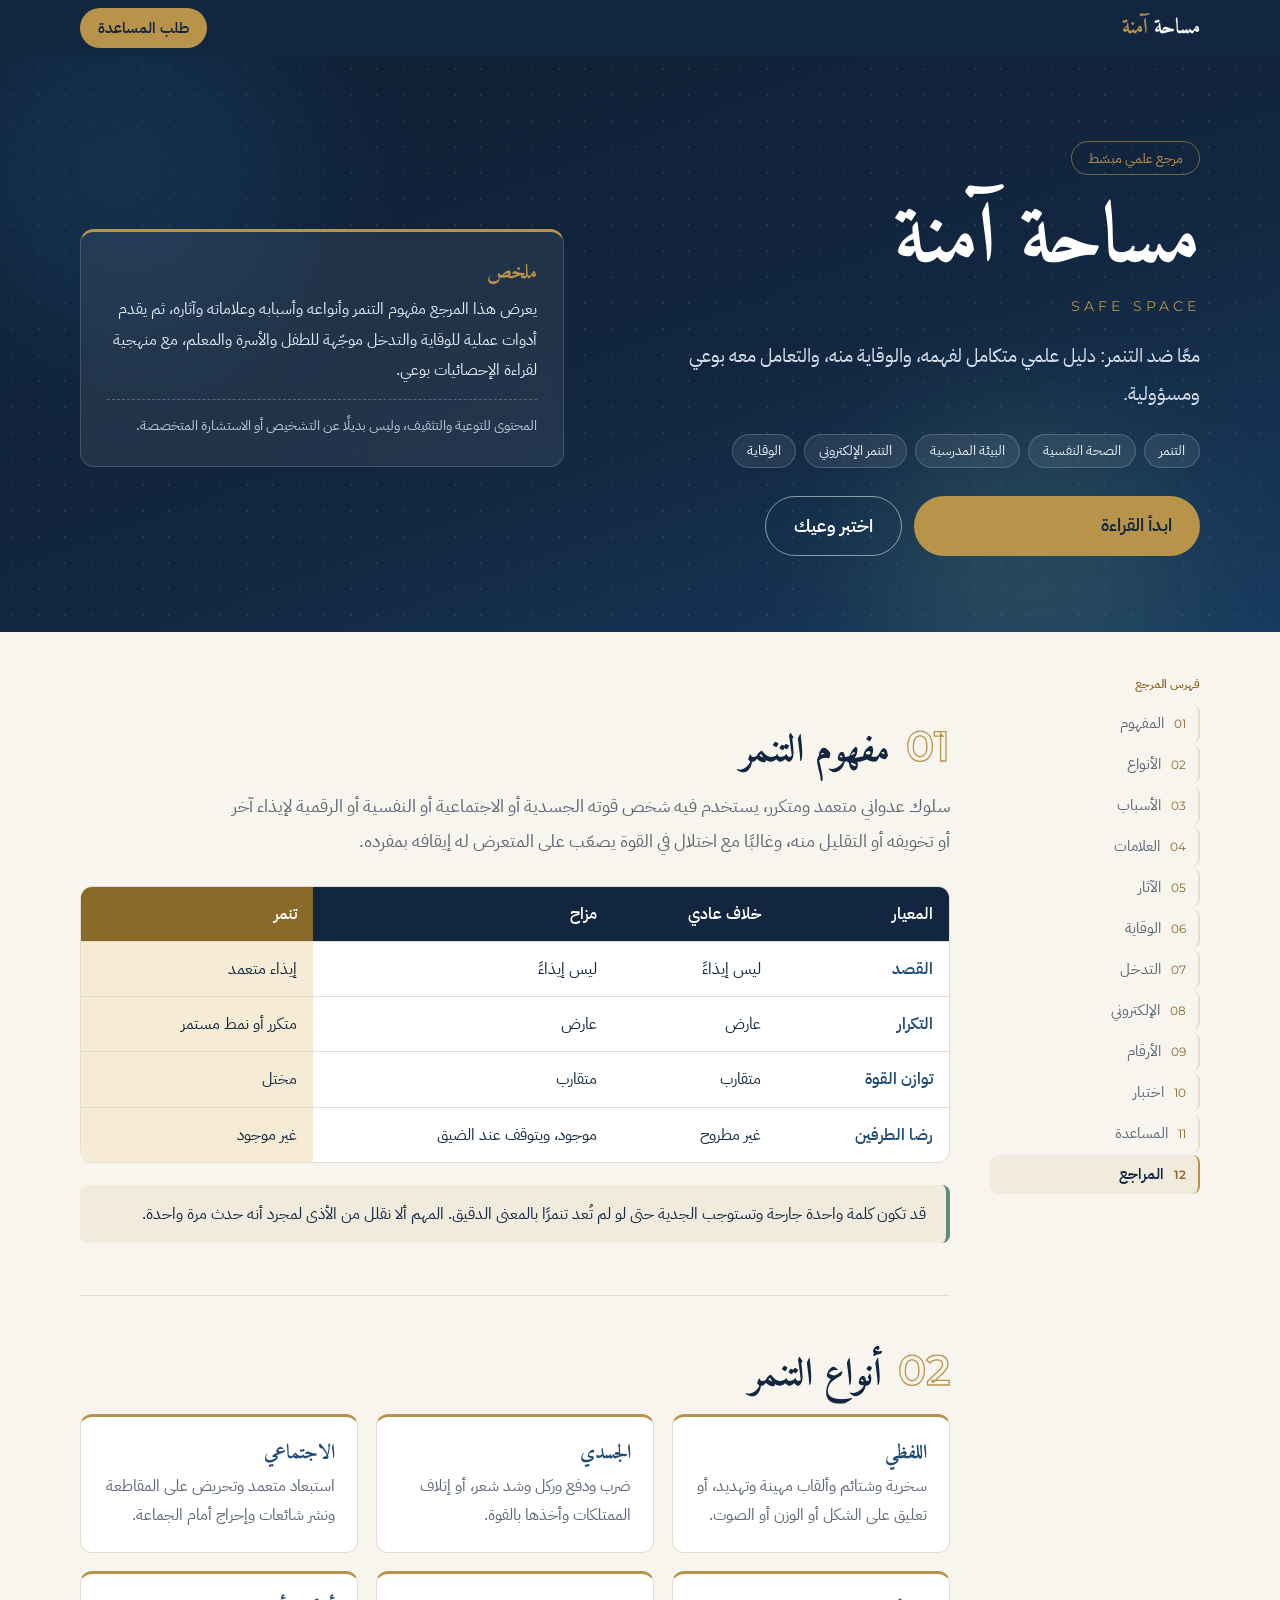
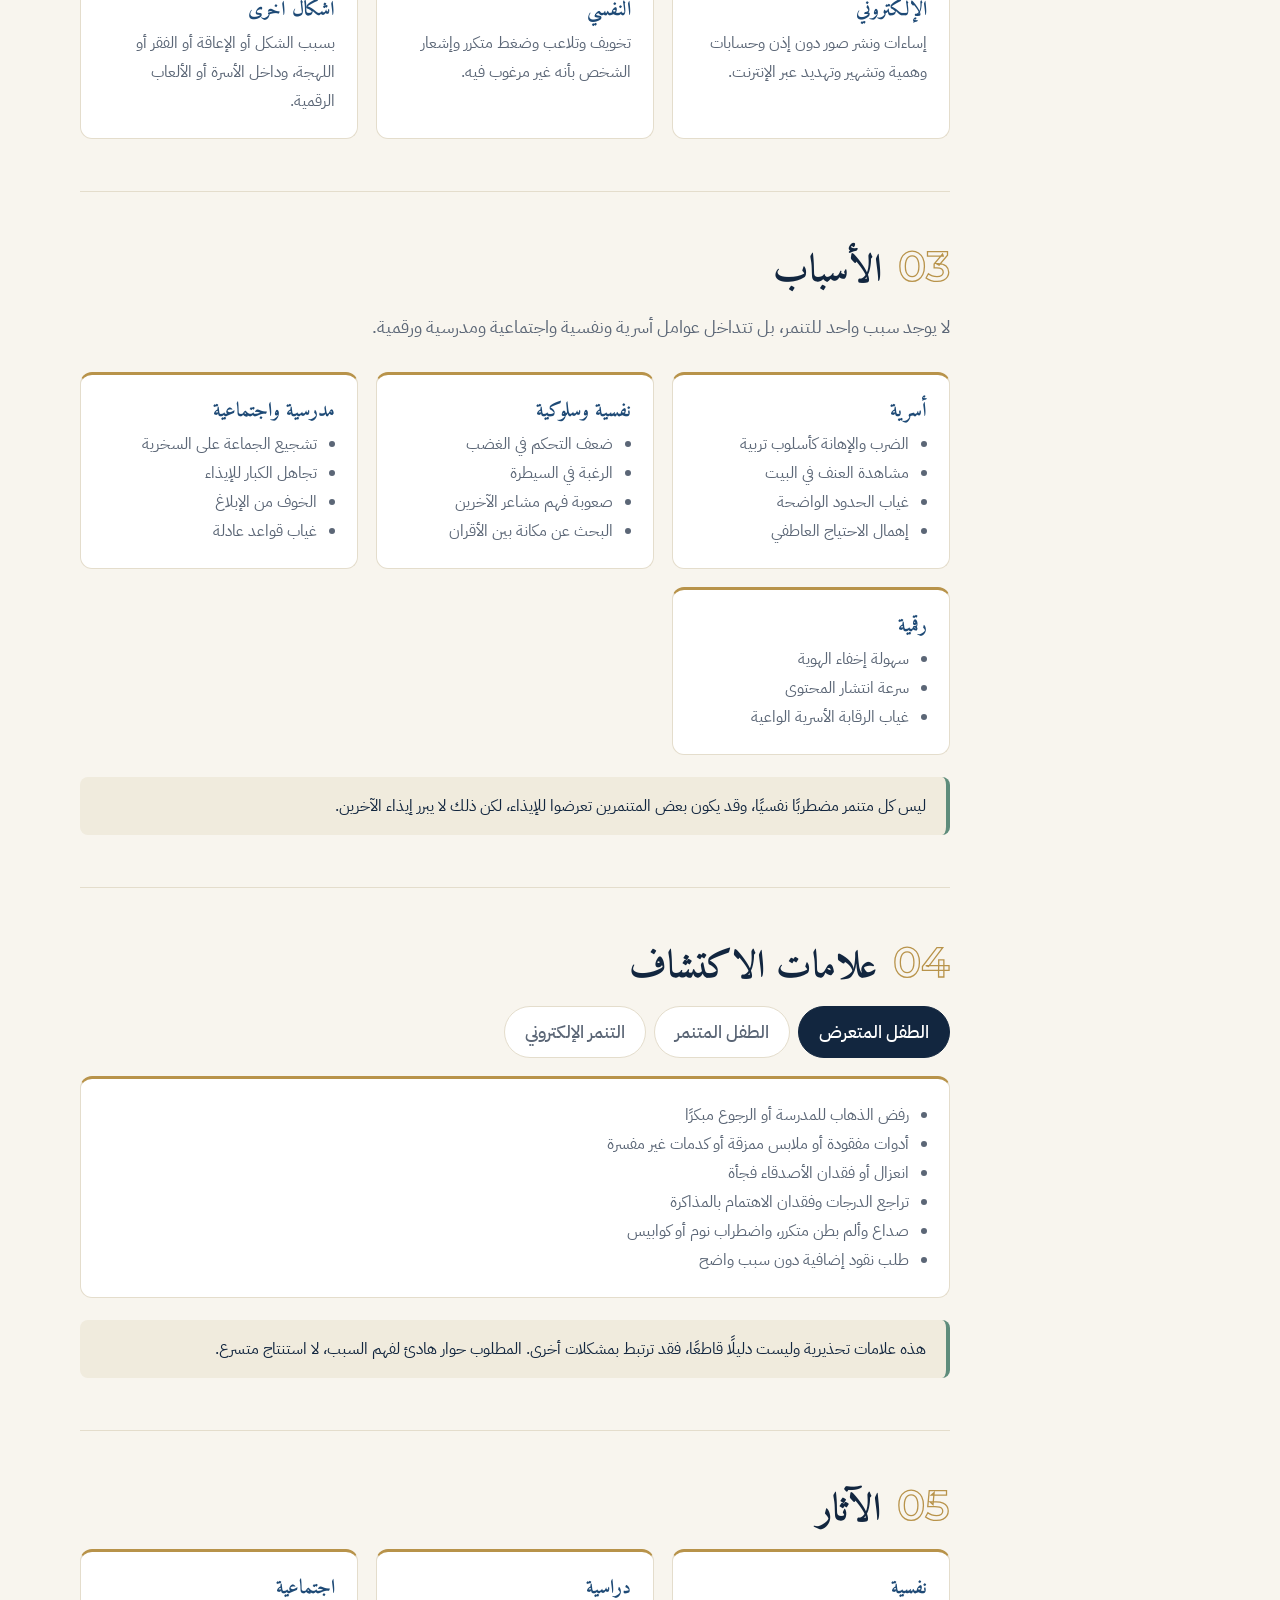
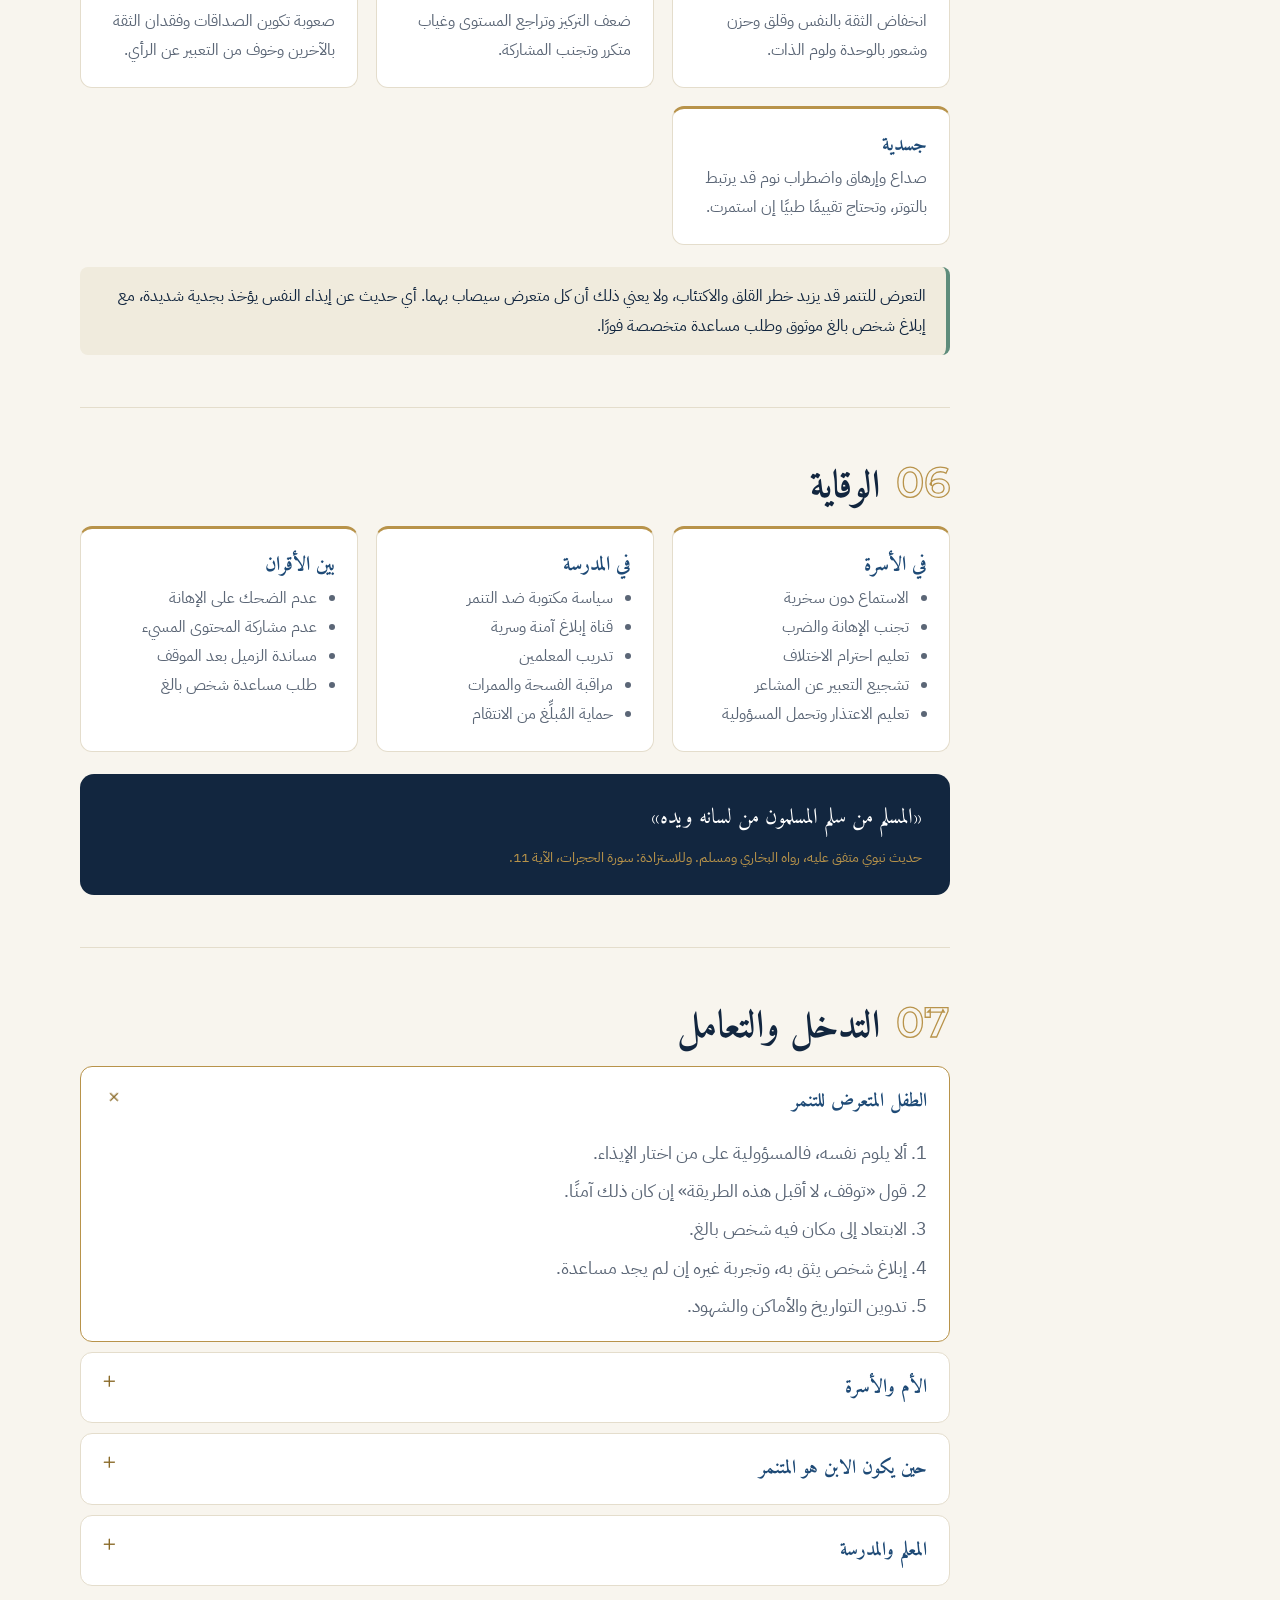
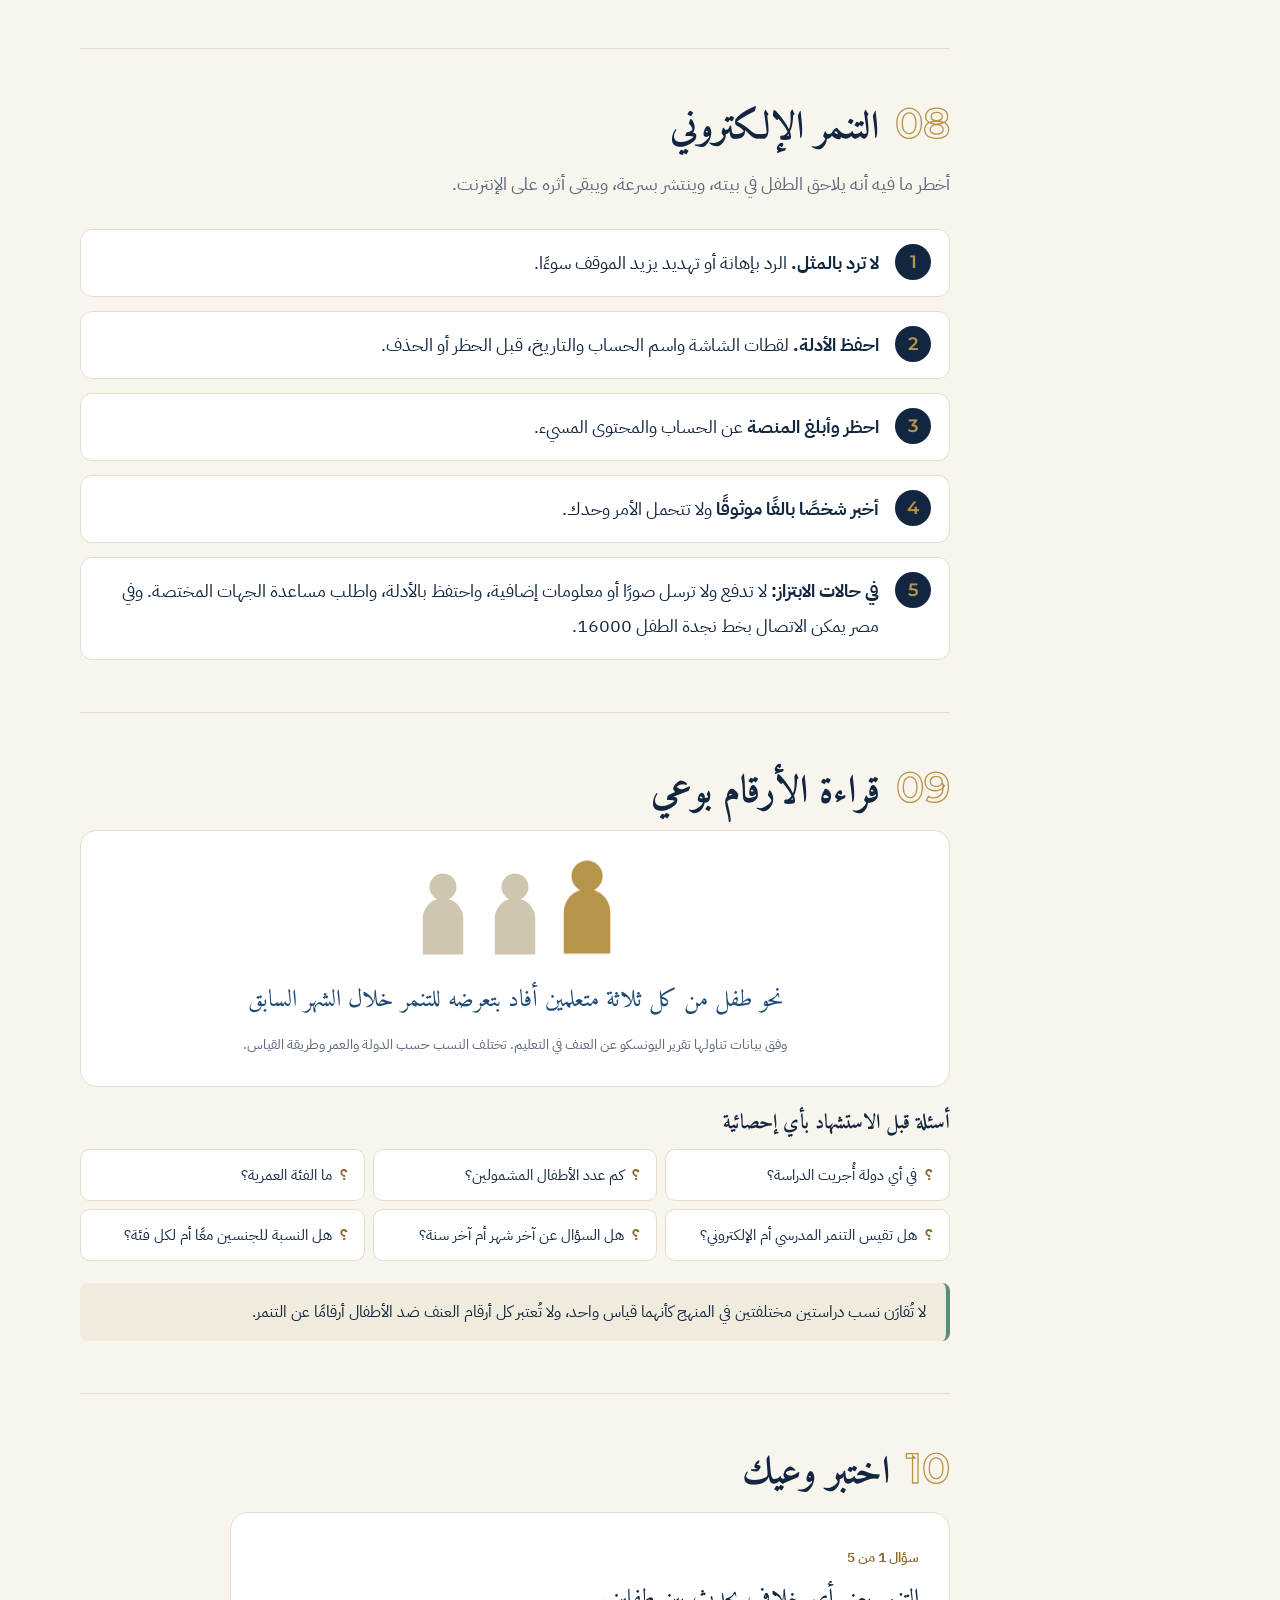
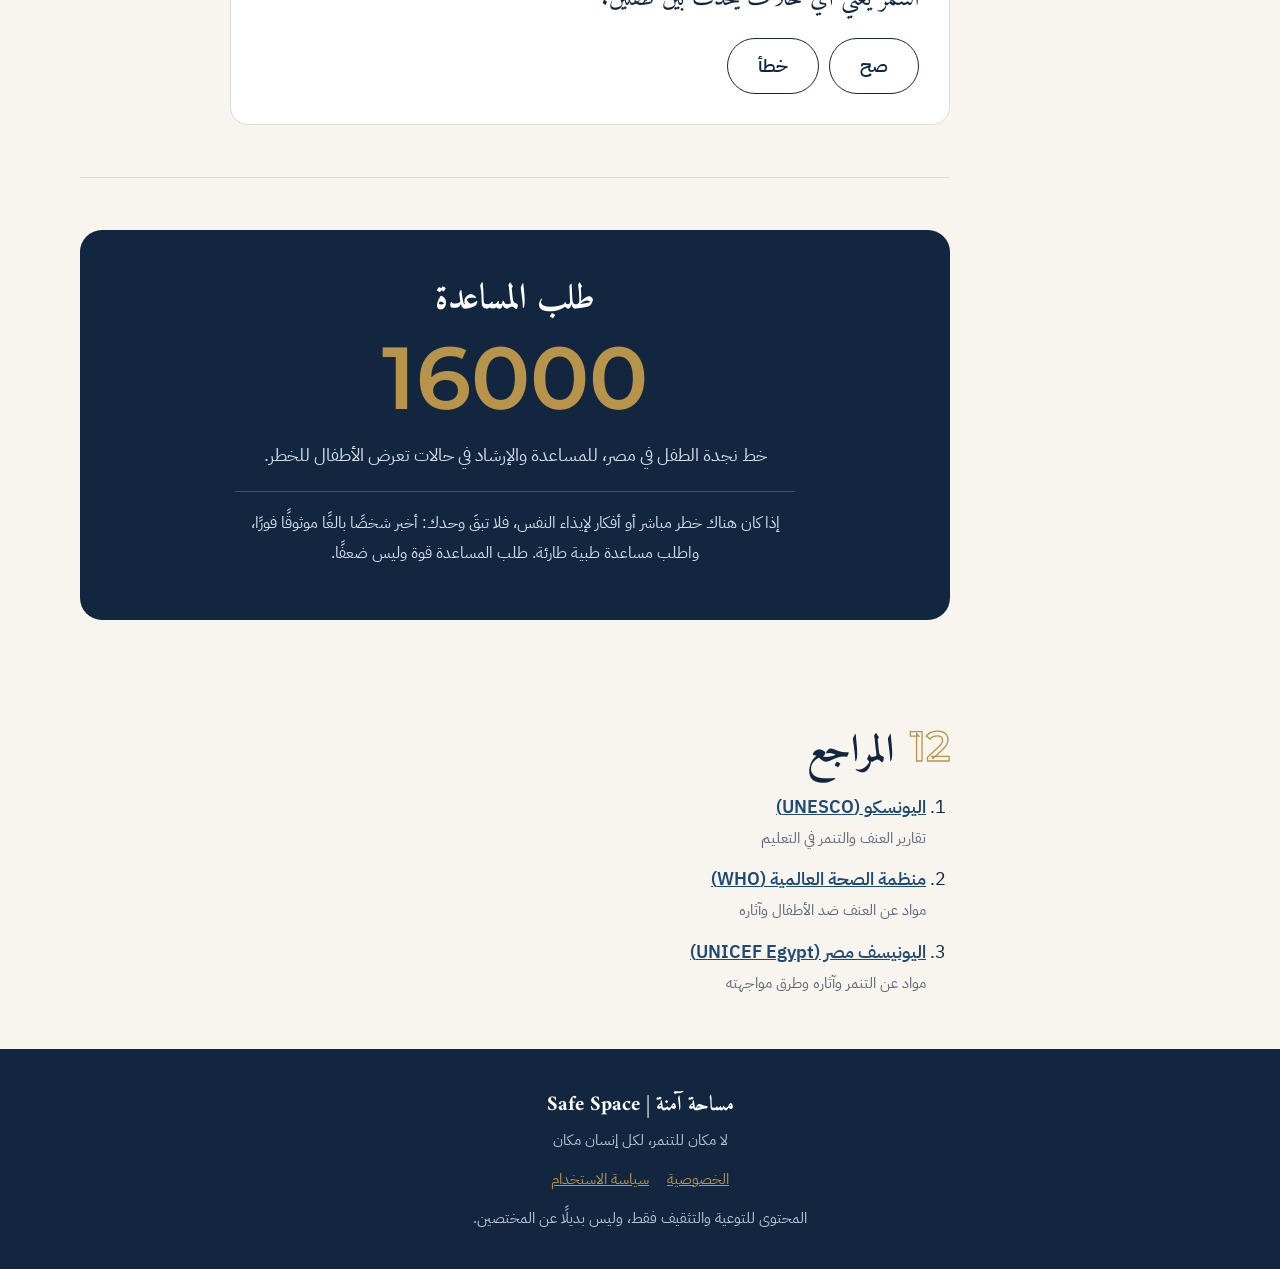
==== index.html @ 5e6edfa7 "Create index.html" ====
<!DOCTYPE html>
<html lang="ar" dir="rtl">
<head>
<meta charset="utf-8">
<meta name="viewport" content="width=device-width, initial-scale=1">
<title>مساحة آمنة | Safe Space — المرجع العلمي المتكامل عن التنمر</title>
<meta name="description" content="مرجع علمي مبسّط لفهم التنمر والوقاية منه والتعامل معه، للأطفال والأسر والمدارس.">
<link rel="preconnect" href="https://fonts.googleapis.com">
<link rel="preconnect" href="https://fonts.gstatic.com" crossorigin>
<link href="https://fonts.googleapis.com/css2?family=Amiri:wght@400;700&family=IBM+Plex+Sans+Arabic:wght@400;500;600&family=Montserrat:wght@500;600&display=swap" rel="stylesheet">
<style>
:root{--ink:#12263F;--blue:#1E4A76;--paper:#F8F5EE;--paper2:#F0EBDD;--gold:#B8934A;--gold-d:#8A6A28;--sage:#5E8C7B;--gray:#5B6676;--line:#E4DDCC;--ease:cubic-bezier(.2,.7,.2,1)}
*{box-sizing:border-box;margin:0;padding:0}
html{scroll-behavior:smooth;scroll-padding-top:120px}
body{font-family:'IBM Plex Sans Arabic',Tahoma,Arial,sans-serif;font-size:17.5px;line-height:1.95;color:var(--ink);background:var(--paper)}
h1,h2,h3{font-family:'Amiri','Times New Roman',serif;line-height:1.45}
a{color:inherit}
.wrap{max-width:1160px;margin:0 auto;padding:0 20px}
.en,.no{font-family:'Montserrat',Arial,sans-serif}

/* top */
#bar{position:fixed;top:0;right:0;height:3px;width:0;background:var(--gold);z-index:100}
header.top{position:sticky;top:0;z-index:60;background:var(--ink);color:#fff;height:56px;display:flex;align-items:center}
header.top .wrap{display:flex;justify-content:space-between;align-items:center;width:100%}
.brand{font-family:'Amiri',serif;font-weight:700;font-size:1.35rem;text-decoration:none}
.brand b{color:var(--gold)}
header.top a.hl{background:var(--gold);color:var(--ink);padding:6px 18px;border-radius:999px;font-weight:600;font-size:.92rem;text-decoration:none}

/* hero */
.hero{position:relative;overflow:hidden;background:linear-gradient(160deg,#0E1F33,var(--ink) 55%,#173A5E);color:#fff;padding:84px 0 76px}
.hero::before{content:"";position:absolute;inset:0;background-image:radial-gradient(rgba(255,255,255,.07) 1px,transparent 1px);background-size:26px 26px}
.orb{position:absolute;border-radius:50%;filter:blur(70px);opacity:.35;animation:drift 20s ease-in-out infinite alternate}
.o1{width:360px;height:360px;background:var(--blue);top:-80px;left:-60px}
.o2{width:300px;height:300px;background:var(--sage);bottom:-90px;right:8%;animation-delay:-8s;opacity:.25}
@keyframes drift{to{transform:translate(50px,38px) scale(1.12)}}
.hero .wrap{position:relative;display:grid;gap:44px;grid-template-columns:1.1fr .9fr;align-items:center}
.eyebrow{display:inline-block;color:var(--gold);border:1px solid rgba(184,147,74,.6);padding:2px 16px;border-radius:999px;font-size:.9rem;margin-bottom:18px}
.hero h1{font-size:clamp(3rem,9vw,5.2rem);font-weight:700;line-height:1.15}
.hero .en{letter-spacing:.3em;color:var(--gold);font-size:.85rem;direction:ltr;text-align:right;margin:4px 0 18px}
.hero p.sub{font-size:1.2rem;color:#d4deea;max-width:540px}
.chips{display:flex;flex-wrap:wrap;gap:8px;margin:22px 0 28px}
.chips span{background:rgba(255,255,255,.08);border:1px solid rgba(255,255,255,.18);padding:2px 14px;border-radius:999px;font-size:.88rem;color:#e6edf5}
.btns{display:flex;gap:12px;flex-wrap:wrap}
.btn{padding:12px 28px;border-radius:999px;text-decoration:none;font-weight:600;transition:transform .3s var(--ease),background .3s}
.btn:hover{transform:translateY(-3px)}
.btn.g{background:var(--gold);color:var(--ink)}
.btn.o{border:1.5px solid rgba(255,255,255,.5);color:#fff}
.abs{background:rgba(255,255,255,.07);border:1px solid rgba(255,255,255,.16);border-top:3px solid var(--gold);border-radius:14px;padding:26px;backdrop-filter:blur(6px)}
.abs h3{color:var(--gold);font-size:1.3rem;margin-bottom:6px}
.abs p{font-size:1rem;line-height:1.9;color:#e1e9f2}
.abs .mt{margin-top:14px;padding-top:12px;border-top:1px dashed rgba(255,255,255,.25);font-size:.9rem;color:#b9c7d8}

/* layout */
.layout{display:grid;gap:40px;grid-template-columns:210px 1fr;padding-top:40px}
.toc{position:sticky;top:76px;align-self:start;display:flex;flex-direction:column;gap:2px;font-size:.93rem}
.toc small{color:var(--gold-d);font-weight:600;margin-bottom:6px}
.toc a{display:flex;gap:10px;padding:5px 12px;border-radius:8px;text-decoration:none;color:var(--gray);border-inline-start:2px solid var(--line);transition:.25s}
.toc a i{font-style:normal;font-family:'Montserrat',sans-serif;font-size:.75rem;padding-top:3px;color:var(--gold-d)}
.toc a.on{color:var(--ink);background:var(--paper2);border-color:var(--gold);font-weight:600}
@media(max-width:1000px){
 .layout{grid-template-columns:1fr;gap:0;padding-top:0}
 .toc{position:sticky;top:56px;z-index:50;flex-direction:row;overflow-x:auto;background:var(--paper);padding:8px 0;border-bottom:1px solid var(--line);margin:0 -20px;padding-inline:20px;scrollbar-width:none}
 .toc small{display:none}.toc a{white-space:nowrap;border:0;background:var(--paper2)}
 .hero .wrap{grid-template-columns:1fr}
}

/* sections */
section{padding:52px 0;border-bottom:1px solid var(--line)}
section:last-child{border:0}
.sh{display:flex;align-items:baseline;gap:16px;margin-bottom:10px}
.no{font-size:2.6rem;font-weight:600;color:transparent;-webkit-text-stroke:1.3px var(--gold);line-height:1}
.sh h2{font-size:clamp(1.8rem,5vw,2.4rem)}
.lead{color:var(--gray);max-width:720px;margin:6px 0 28px}
.g{display:grid;gap:18px;grid-template-columns:repeat(auto-fit,minmax(230px,1fr))}
.card{background:#fff;border:1px solid var(--line);border-top:3px solid var(--gold);border-radius:12px;padding:22px;transition:transform .4s var(--ease),box-shadow .4s}
.card:hover{transform:translateY(-6px);box-shadow:0 18px 34px -18px rgba(18,38,63,.35)}
.card h3{font-size:1.25rem;margin-bottom:4px;color:var(--blue)}
.card p,.card li{font-size:.98rem;color:var(--gray);line-height:1.85}
.card ul{padding-inline-start:18px}
.note{margin-top:22px;padding:14px 20px;background:var(--paper2);border-inline-start:4px solid var(--sage);border-radius:8px;font-size:.97rem}
.tw{overflow-x:auto;border:1px solid var(--line);border-radius:12px;background:#fff}
table{width:100%;border-collapse:collapse;min-width:560px;font-size:.97rem}
th{background:var(--ink);color:#fff;font-weight:600;padding:12px 16px;text-align:start}
td{padding:12px 16px;border-top:1px solid var(--line)}
td:first-child{font-weight:600;color:var(--blue)}
td.hi,th.hi{background:#f6ecd5}th.hi{background:var(--gold-d);color:#fff}

/* tabs */
.tabs{display:flex;gap:8px;flex-wrap:wrap;margin-bottom:18px}
.tabs button{font:inherit;font-weight:500;padding:8px 20px;border-radius:999px;border:1px solid var(--line);background:#fff;color:var(--gray);cursor:pointer;transition:.3s}
.tabs button.on{background:var(--ink);color:#fff;border-color:var(--ink)}
.pn{display:none;animation:fade .6s var(--ease)}
.pn.on{display:block}
@keyframes fade{from{opacity:0;transform:translateY(12px)}}
.pn .card{border-top-width:3px}

/* accordion */
details{background:#fff;border:1px solid var(--line);border-radius:12px;margin-bottom:10px;overflow:hidden}
summary{cursor:pointer;padding:16px 22px;font-family:'Amiri',serif;font-weight:700;font-size:1.2rem;color:var(--blue);list-style:none;display:flex;justify-content:space-between}
summary::after{content:"+";color:var(--gold-d);font-size:1.5rem;line-height:1;transition:transform .3s}
details[open] summary::after{transform:rotate(45deg)}
details[open]{border-color:var(--gold)}
details ol,details ul{padding:0 42px 18px 22px;color:var(--gray);display:grid;gap:4px}

/* steps */
.steps{list-style:none;counter-reset:s;display:grid;gap:14px;position:relative}
.steps li{counter-increment:s;background:#fff;border:1px solid var(--line);border-radius:12px;padding:16px 20px 16px 20px;padding-inline-start:70px;position:relative}
.steps li::before{content:counter(s);position:absolute;inset-inline-start:18px;top:14px;width:36px;height:36px;border-radius:50%;background:var(--ink);color:var(--gold);display:grid;place-items:center;font-family:'Montserrat',sans-serif;font-weight:600}

/* stats */
.third{display:flex;gap:18px;justify-content:center;margin:10px 0 18px}
.pp{width:54px;height:90px;fill:#cfc6b0;transition:fill .8s,transform .8s var(--ease)}
.in .pp:first-child{fill:var(--gold);transform:scale(1.15) translateY(-6px);transition-delay:.5s}
.bigq{text-align:center;font-family:'Amiri',serif;font-size:1.5rem;color:var(--blue)}
.stat{background:#fff;border:1px solid var(--line);border-radius:16px;padding:28px;margin-bottom:22px}
.stat .src{text-align:center;color:var(--gray);font-size:.9rem;margin-top:6px}
.qs{list-style:none;display:grid;gap:8px;grid-template-columns:repeat(auto-fit,minmax(250px,1fr))}
.qs li{background:#fff;border:1px solid var(--line);border-radius:10px;padding:10px 16px;font-size:.96rem}
.qs li::before{content:"؟";color:var(--gold-d);font-weight:700;margin-inline-end:8px}

/* quote */
blockquote{margin-top:22px;background:var(--ink);color:#fff;border-radius:14px;padding:24px 28px;font-family:'Amiri',serif;font-size:1.35rem;line-height:1.9}
blockquote small{display:block;font-family:'IBM Plex Sans Arabic',sans-serif;font-size:.85rem;color:var(--gold);margin-top:6px}

/* quiz */
.quiz{background:#fff;border:1px solid var(--line);border-radius:18px;padding:30px;max-width:720px}
.quiz .pr{color:var(--gold-d);font-weight:600;font-size:.9rem}
.quiz .q{font-family:'Amiri',serif;font-size:1.5rem;margin:8px 0 18px;line-height:1.7}
.quiz .ans{display:flex;gap:10px}
.quiz button{font:inherit;font-weight:600;padding:10px 30px;border-radius:999px;border:1.5px solid var(--ink);background:#fff;color:var(--ink);cursor:pointer;transition:.25s}
.quiz button:hover{background:var(--ink);color:#fff}
.quiz .fb{margin-top:16px;padding:12px 16px;border-radius:10px;background:var(--paper2);animation:fade .5s}
.quiz .fb.ok{border-inline-start:4px solid var(--sage)}
.quiz .fb.no{border-inline-start:4px solid var(--gold)}
.quiz .nx{margin-top:14px;background:var(--ink);color:#fff}

/* help */
.help{background:var(--ink);color:#fff;border-radius:22px;padding:44px 28px;text-align:center;margin:52px 0}
.help h2{font-size:2.2rem}
.help .n{font-family:'Montserrat',sans-serif;font-size:clamp(3.4rem,12vw,5.5rem);font-weight:600;color:var(--gold);line-height:1.2;animation:pulse 3.2s ease-in-out infinite}
@keyframes pulse{50%{text-shadow:0 0 28px rgba(184,147,74,.55)}}
.help p{max-width:560px;margin:8px auto;color:#d4deea}
.help .u{margin-top:18px;padding-top:16px;border-top:1px solid rgba(255,255,255,.2);font-size:.97rem}

/* refs */
ol.refs{padding-inline-start:24px;display:grid;gap:10px}
ol.refs a{color:var(--blue);font-weight:600}
ol.refs small{display:block;color:var(--gray)}
footer{background:var(--ink);color:#b9c7d8;text-align:center;padding:36px 0;font-size:.93rem}
footer b{color:#fff;font-family:'Amiri',serif;font-size:1.3rem;display:block}
footer .l{margin:10px 0;display:flex;gap:18px;justify-content:center}
footer .l a{color:var(--gold)}

/* reveal */
.rv{opacity:0;transform:translateY(26px);transition:opacity .9s var(--ease),transform .9s var(--ease)}
.rv.in{opacity:1;transform:none}
.g>.rv:nth-child(2){transition-delay:.1s}.g>.rv:nth-child(3){transition-delay:.2s}.g>.rv:nth-child(4){transition-delay:.3s}.g>.rv:nth-child(5){transition-delay:.4s}.g>.rv:nth-child(6){transition-delay:.5s}
@media(prefers-reduced-motion:reduce){*{animation:none!important;transition:none!important}.rv{opacity:1;transform:none}html{scroll-behavior:auto}}
</style>
</head>
<body>
<div id="bar"></div>
<svg width="0" height="0" style="position:absolute" aria-hidden="true"><symbol id="p" viewBox="0 0 24 40"><circle cx="12" cy="8" r="6"/><path d="M3 38V22a9 9 0 0 1 18 0v16z"/></symbol></svg>

<header class="top"><div class="wrap"><a class="brand" href="#top">مساحة <b>آمنة</b></a><a class="hl" href="#s11">طلب المساعدة</a></div></header>

<div class="hero" id="top">
  <div class="orb o1"></div><div class="orb o2"></div>
  <div class="wrap">
    <div>
      <span class="eyebrow">مرجع علمي مبسّط</span>
      <h1>مساحة آمنة</h1>
      <div class="en">SAFE SPACE</div>
      <p class="sub">معًا ضد التنمر: دليل علمي متكامل لفهمه، والوقاية منه، والتعامل معه بوعي ومسؤولية.</p>
      <div class="chips"><span>التنمر</span><span>الصحة النفسية</span><span>البيئة المدرسية</span><span>التنمر الإلكتروني</span><span>الوقاية</span></div>
      <div class="btns"><a class="btn g" href="#s1">ابدأ القراءة</a><a class="btn o" href="#s10">اختبر وعيك</a></div>
    </div>
    <aside class="abs">
      <h3>ملخص</h3>
      <p>يعرض هذا المرجع مفهوم التنمر وأنواعه وأسبابه وعلاماته وآثاره، ثم يقدم أدوات عملية للوقاية والتدخل موجّهة للطفل والأسرة والمعلم، مع منهجية لقراءة الإحصائيات بوعي.</p>
      <p class="mt">المحتوى للتوعية والتثقيف، وليس بديلًا عن التشخيص أو الاستشارة المتخصصة.</p>
    </aside>
  </div>
</div>

<div class="wrap layout">
<nav class="toc" aria-label="فهرس المحتوى">
  <small>فهرس المرجع</small>
  <a href="#s1"><i>01</i>المفهوم</a><a href="#s2"><i>02</i>الأنواع</a><a href="#s3"><i>03</i>الأسباب</a><a href="#s4"><i>04</i>العلامات</a>
  <a href="#s5"><i>05</i>الآثار</a><a href="#s6"><i>06</i>الوقاية</a><a href="#s7"><i>07</i>التدخل</a><a href="#s8"><i>08</i>الإلكتروني</a>
  <a href="#s9"><i>09</i>الأرقام</a><a href="#s10"><i>10</i>اختبار</a><a href="#s11"><i>11</i>المساعدة</a><a href="#s12"><i>12</i>المراجع</a>
</nav>

<main>
<section id="s1">
  <div class="sh rv"><span class="no">01</span><h2>مفهوم التنمر</h2></div>
  <p class="lead rv">سلوك عدواني متعمد ومتكرر، يستخدم فيه شخص قوته الجسدية أو الاجتماعية أو النفسية أو الرقمية لإيذاء آخر أو تخويفه أو التقليل منه، وغالبًا مع اختلال في القوة يصعّب على المتعرض له إيقافه بمفرده.</p>
  <div class="tw rv"><table>
    <tr><th>المعيار</th><th>خلاف عادي</th><th>مزاح</th><th class="hi">تنمر</th></tr>
    <tr><td>القصد</td><td>ليس إيذاءً</td><td>ليس إيذاءً</td><td class="hi">إيذاء متعمد</td></tr>
    <tr><td>التكرار</td><td>عارض</td><td>عارض</td><td class="hi">متكرر أو نمط مستمر</td></tr>
    <tr><td>توازن القوة</td><td>متقارب</td><td>متقارب</td><td class="hi">مختل</td></tr>
    <tr><td>رضا الطرفين</td><td>غير مطروح</td><td>موجود، ويتوقف عند الضيق</td><td class="hi">غير موجود</td></tr>
  </table></div>
  <p class="note rv">قد تكون كلمة واحدة جارحة وتستوجب الجدية حتى لو لم تُعد تنمرًا بالمعنى الدقيق. المهم ألا نقلل من الأذى لمجرد أنه حدث مرة واحدة.</p>
</section>

<section id="s2">
  <div class="sh rv"><span class="no">02</span><h2>أنواع التنمر</h2></div>
  <div class="g">
    <article class="card rv"><h3>اللفظي</h3><p>سخرية وشتائم وألقاب مهينة وتهديد، أو تعليق على الشكل أو الوزن أو الصوت.</p></article>
    <article class="card rv"><h3>الجسدي</h3><p>ضرب ودفع وركل وشد شعر، أو إتلاف الممتلكات وأخذها بالقوة.</p></article>
    <article class="card rv"><h3>الاجتماعي</h3><p>استبعاد متعمد وتحريض على المقاطعة ونشر شائعات وإحراج أمام الجماعة.</p></article>
    <article class="card rv"><h3>الإلكتروني</h3><p>إساءات ونشر صور دون إذن وحسابات وهمية وتشهير وتهديد عبر الإنترنت.</p></article>
    <article class="card rv"><h3>النفسي</h3><p>تخويف وتلاعب وضغط متكرر وإشعار الشخص بأنه غير مرغوب فيه.</p></article>
    <article class="card rv"><h3>أشكال أخرى</h3><p>بسبب الشكل أو الإعاقة أو الفقر أو اللهجة، وداخل الأسرة أو الألعاب الرقمية.</p></article>
  </div>
</section>

<section id="s3">
  <div class="sh rv"><span class="no">03</span><h2>الأسباب</h2></div>
  <p class="lead rv">لا يوجد سبب واحد للتنمر، بل تتداخل عوامل أسرية ونفسية واجتماعية ومدرسية ورقمية.</p>
  <div class="g">
    <article class="card rv"><h3>أسرية</h3><ul><li>الضرب والإهانة كأسلوب تربية</li><li>مشاهدة العنف في البيت</li><li>غياب الحدود الواضحة</li><li>إهمال الاحتياج العاطفي</li></ul></article>
    <article class="card rv"><h3>نفسية وسلوكية</h3><ul><li>ضعف التحكم في الغضب</li><li>الرغبة في السيطرة</li><li>صعوبة فهم مشاعر الآخرين</li><li>البحث عن مكانة بين الأقران</li></ul></article>
    <article class="card rv"><h3>مدرسية واجتماعية</h3><ul><li>تشجيع الجماعة على السخرية</li><li>تجاهل الكبار للإيذاء</li><li>الخوف من الإبلاغ</li><li>غياب قواعد عادلة</li></ul></article>
    <article class="card rv"><h3>رقمية</h3><ul><li>سهولة إخفاء الهوية</li><li>سرعة انتشار المحتوى</li><li>غياب الرقابة الأسرية الواعية</li></ul></article>
  </div>
  <p class="note rv">ليس كل متنمر مضطربًا نفسيًا، وقد يكون بعض المتنمرين تعرضوا للإيذاء، لكن ذلك لا يبرر إيذاء الآخرين.</p>
</section>

<section id="s4">
  <div class="sh rv"><span class="no">04</span><h2>علامات الاكتشاف</h2></div>
  <div class="tabs" data-tabs>
    <button class="on">الطفل المتعرض</button><button>الطفل المتنمر</button><button>التنمر الإلكتروني</button>
  </div>
  <div class="pn on card"><ul><li>رفض الذهاب للمدرسة أو الرجوع مبكرًا</li><li>أدوات مفقودة أو ملابس ممزقة أو كدمات غير مفسرة</li><li>انعزال أو فقدان الأصدقاء فجأة</li><li>تراجع الدرجات وفقدان الاهتمام بالمذاكرة</li><li>صداع وألم بطن متكرر، واضطراب نوم أو كوابيس</li><li>طلب نقود إضافية دون سبب واضح</li></ul></div>
  <div class="pn card"><ul><li>شجارات لفظية أو جسدية متكررة</li><li>تبرير الإيذاء ولوم الآخرين ورفض الاعتراف بالخطأ</li><li>استخدام التهديد والسخرية للسيطرة</li><li>عدوانية مع الإخوة أو الزملاء</li><li>اهتمام مبالغ فيه بالشعبية والسيطرة على المجموعة</li></ul></div>
  <div class="pn card"><ul><li>إغلاق الهاتف بسرعة عند اقتراب أحد</li><li>ضيق واضح بعد استخدام وسائل التواصل</li><li>الانسحاب من ألعاب ومجموعات كان يحبها</li><li>تغيير الحسابات أو إغلاقها فجأة</li><li>الخوف من فتح الرسائل والإشعارات</li></ul></div>
  <p class="note rv">هذه علامات تحذيرية وليست دليلًا قاطعًا، فقد ترتبط بمشكلات أخرى. المطلوب حوار هادئ لفهم السبب، لا استنتاج متسرع.</p>
</section>

<section id="s5">
  <div class="sh rv"><span class="no">05</span><h2>الآثار</h2></div>
  <div class="g">
    <article class="card rv"><h3>نفسية</h3><p>انخفاض الثقة بالنفس وقلق وحزن وشعور بالوحدة ولوم الذات.</p></article>
    <article class="card rv"><h3>دراسية</h3><p>ضعف التركيز وتراجع المستوى وغياب متكرر وتجنب المشاركة.</p></article>
    <article class="card rv"><h3>اجتماعية</h3><p>صعوبة تكوين الصداقات وفقدان الثقة بالآخرين وخوف من التعبير عن الرأي.</p></article>
    <article class="card rv"><h3>جسدية</h3><p>صداع وإرهاق واضطراب نوم قد يرتبط بالتوتر، وتحتاج تقييمًا طبيًا إن استمرت.</p></article>
  </div>
  <p class="note rv">التعرض للتنمر قد يزيد خطر القلق والاكتئاب، ولا يعني ذلك أن كل متعرض سيصاب بهما. أي حديث عن إيذاء النفس يؤخذ بجدية شديدة، مع إبلاغ شخص بالغ موثوق وطلب مساعدة متخصصة فورًا.</p>
</section>

<section id="s6">
  <div class="sh rv"><span class="no">06</span><h2>الوقاية</h2></div>
  <div class="g">
    <article class="card rv"><h3>في الأسرة</h3><ul><li>الاستماع دون سخرية</li><li>تجنب الإهانة والضرب</li><li>تعليم احترام الاختلاف</li><li>تشجيع التعبير عن المشاعر</li><li>تعليم الاعتذار وتحمل المسؤولية</li></ul></article>
    <article class="card rv"><h3>في المدرسة</h3><ul><li>سياسة مكتوبة ضد التنمر</li><li>قناة إبلاغ آمنة وسرية</li><li>تدريب المعلمين</li><li>مراقبة الفسحة والممرات</li><li>حماية المُبلِّغ من الانتقام</li></ul></article>
    <article class="card rv"><h3>بين الأقران</h3><ul><li>عدم الضحك على الإهانة</li><li>عدم مشاركة المحتوى المسيء</li><li>مساندة الزميل بعد الموقف</li><li>طلب مساعدة شخص بالغ</li></ul></article>
  </div>
  <blockquote class="rv">«المسلم من سلم المسلمون من لسانه ويده»<small>حديث نبوي متفق عليه، رواه البخاري ومسلم. وللاستزادة: سورة الحجرات، الآية 11.</small></blockquote>
</section>

<section id="s7">
  <div class="sh rv"><span class="no">07</span><h2>التدخل والتعامل</h2></div>
  <div class="rv">
  <details open><summary>الطفل المتعرض للتنمر</summary><ol><li>ألا يلوم نفسه، فالمسؤولية على من اختار الإيذاء.</li><li>قول «توقف، لا أقبل هذه الطريقة» إن كان ذلك آمنًا.</li><li>الابتعاد إلى مكان فيه شخص بالغ.</li><li>إبلاغ شخص يثق به، وتجربة غيره إن لم يجد مساعدة.</li><li>تدوين التواريخ والأماكن والشهود.</li></ol></details>
  <details><summary>الأم والأسرة</summary><ol><li>الاستماع للقصة كاملة دون مقاطعة أو انفعال.</li><li>شكر الطفل على ثقته وطمأنته: «أنا أصدقك ولست مخطئًا».</li><li>معرفة ما حدث ومتى وأين ومن حضر.</li><li>الاتفاق معه على خطة آمنة والتواصل مع المدرسة بهدوء.</li><li>المتابعة للتأكد من تحسن الوضع فعلًا.</li></ol></details>
  <details><summary>حين يكون الابن هو المتنمر</summary><ol><li>الاستماع منه ومن المدرسة قبل الحكم أو الدفاع.</li><li>توضيح أن السلوك مرفوض حتى لو كان «مزاحًا».</li><li>عواقب مناسبة غير عنيفة مع تحمل المسؤولية.</li><li>تعليمه فهم مشاعر الآخر والتعبير عن الغضب دون إيذاء.</li><li>طلب أخصائي إن تكرر السلوك أو اشتد.</li></ol></details>
  <details><summary>المعلم والمدرسة</summary><ol><li>إيقاف السلوك فورًا إن أمكن بأمان.</li><li>الاستماع لكل طرف على حدة دون مصالحة فورية.</li><li>توثيق الواقعة وإبلاغ المسؤولين وولي الأمر.</li><li>تجنب إحراج المتنمر علنًا، وتعليمه سلوكًا بديلًا.</li><li>المتابعة بعد التدخل، فالعقاب وحده لا يكفي.</li></ol></details>
  </div>
</section>

<section id="s8">
  <div class="sh rv"><span class="no">08</span><h2>التنمر الإلكتروني</h2></div>
  <p class="lead rv">أخطر ما فيه أنه يلاحق الطفل في بيته، وينتشر بسرعة، ويبقى أثره على الإنترنت.</p>
  <ol class="steps rv">
    <li><b>لا ترد بالمثل.</b> الرد بإهانة أو تهديد يزيد الموقف سوءًا.</li>
    <li><b>احفظ الأدلة.</b> لقطات الشاشة واسم الحساب والتاريخ، قبل الحظر أو الحذف.</li>
    <li><b>احظر وأبلغ المنصة</b> عن الحساب والمحتوى المسيء.</li>
    <li><b>أخبر شخصًا بالغًا موثوقًا</b> ولا تتحمل الأمر وحدك.</li>
    <li><b>في حالات الابتزاز:</b> لا تدفع ولا ترسل صورًا أو معلومات إضافية، واحتفظ بالأدلة، واطلب مساعدة الجهات المختصة. وفي مصر يمكن الاتصال بخط نجدة الطفل 16000.</li>
  </ol>
</section>

<section id="s9">
  <div class="sh rv"><span class="no">09</span><h2>قراءة الأرقام بوعي</h2></div>
  <div class="stat rv">
    <div class="third"><svg class="pp"><use href="#p"/></svg><svg class="pp"><use href="#p"/></svg><svg class="pp"><use href="#p"/></svg></div>
    <div class="bigq">نحو طفل من كل ثلاثة متعلمين أفاد بتعرضه للتنمر خلال الشهر السابق</div>
    <p class="src">وفق بيانات تناولها تقرير اليونسكو عن العنف في التعليم. تختلف النسب حسب الدولة والعمر وطريقة القياس.</p>
  </div>
  <h3 class="rv" style="margin-bottom:10px">أسئلة قبل الاستشهاد بأي إحصائية</h3>
  <ul class="qs rv">
    <li>في أي دولة أُجريت الدراسة؟</li><li>كم عدد الأطفال المشمولين؟</li><li>ما الفئة العمرية؟</li><li>هل تقيس التنمر المدرسي أم الإلكتروني؟</li><li>هل السؤال عن آخر شهر أم آخر سنة؟</li><li>هل النسبة للجنسين معًا أم لكل فئة؟</li>
  </ul>
  <p class="note rv">لا تُقارَن نسب دراستين مختلفتين في المنهج كأنهما قياس واحد، ولا تُعتبر كل أرقام العنف ضد الأطفال أرقامًا عن التنمر.</p>
</section>

<section id="s10">
  <div class="sh rv"><span class="no">10</span><h2>اختبر وعيك</h2></div>
  <div class="quiz rv" id="quiz"></div>
</section>

<div class="help rv" id="s11">
  <h2>طلب المساعدة</h2>
  <div class="n">16000</div>
  <p>خط نجدة الطفل في مصر، للمساعدة والإرشاد في حالات تعرض الأطفال للخطر.</p>
  <p class="u">إذا كان هناك خطر مباشر أو أفكار لإيذاء النفس، فلا تبقَ وحدك: أخبر شخصًا بالغًا موثوقًا فورًا، واطلب مساعدة طبية طارئة. طلب المساعدة قوة وليس ضعفًا.</p>
</div>

<section id="s12">
  <div class="sh rv"><span class="no">12</span><h2>المراجع</h2></div>
  <ol class="refs rv">
    <li><a href="https://www.unesco.org" target="_blank" rel="noopener">اليونسكو (UNESCO)</a><small>تقارير العنف والتنمر في التعليم</small></li>
    <li><a href="https://www.who.int" target="_blank" rel="noopener">منظمة الصحة العالمية (WHO)</a><small>مواد عن العنف ضد الأطفال وآثاره</small></li>
    <li><a href="https://www.unicef.org/egypt" target="_blank" rel="noopener">اليونيسف مصر (UNICEF Egypt)</a><small>مواد عن التنمر وآثاره وطرق مواجهته</small></li>
  </ol>
</section>
</main>
</div>

<footer>
  <div class="wrap"><b>مساحة آمنة | Safe Space</b>
  <div>لا مكان للتنمر، لكل إنسان مكان</div>
  <div class="l"><a href="privacy.html">الخصوصية</a><a href="terms.html">سياسة الاستخدام</a></div>
  <div>المحتوى للتوعية والتثقيف فقط، وليس بديلًا عن المختصين.</div></div>
</footer>

<script>
(function(){
var $=function(s,r){return(r||document).querySelectorAll(s)};
/* progress */
var bar=document.getElementById('bar');
addEventListener('scroll',function(){var h=document.documentElement;bar.style.width=(h.scrollTop/(h.scrollHeight-h.clientHeight)*100)+'%'},{passive:true});
/* reveal */
var io=new IntersectionObserver(function(es){es.forEach(function(e){if(e.isIntersecting){e.target.classList.add('in');io.unobserve(e.target)}})},{threshold:.12});
$('.rv').forEach(function(el){io.observe(el)});
/* scrollspy */
var links=$('.toc a');
var so=new IntersectionObserver(function(es){es.forEach(function(e){if(e.isIntersecting){links.forEach(function(a){a.classList.toggle('on',a.getAttribute('href')==='#'+e.target.id)})}})},{rootMargin:'-30% 0px -60% 0px'});
$('section,.help').forEach(function(s){if(s.id)so.observe(s)});
/* tabs */
$('[data-tabs]').forEach(function(t){var bs=$('button',t),ps=[];var n=t.nextElementSibling;while(n&&n.classList.contains('pn')){ps.push(n);n=n.nextElementSibling}
bs.forEach(function(b,i){b.addEventListener('click',function(){bs.forEach(function(x,j){x.classList.toggle('on',i===j);ps[j].classList.toggle('on',i===j)})})})});
/* quiz */
var Q=[
['التنمر يعني أي خلاف يحدث بين طفلين.',false,'التنمر إيذاء متعمد ومتكرر مع اختلال في القوة، أما الخلاف العادي فبين طرفين متقاربين.'],
['المزاح الذي يتضايق منه الطرف الآخر يجب أن يتوقف.',true,'صحيح. المزاح الحقيقي مقبول من الطرفين، ويتوقف عند الضيق.'],
['أفضل رد على التنمر هو الانتقام بالضرب.',false,'الأفضل الابتعاد وطلب المساعدة. الدفاع عن النفس يكون لإيقاف خطر مباشر فقط.'],
['حفظ لقطات الشاشة قبل الحظر خطوة مهمة في التنمر الإلكتروني.',true,'صحيح. الأدلة تساعد الأسرة والمدرسة والجهات المختصة على التصرف.'],
['الطفل الذي يتنمر لا يمكن أن يتغير.',false,'يمكنه التعلم لو تحمل المسؤولية وحصل على توجيه ومحاسبة مناسبين.']];
var box=document.getElementById('quiz'),i=0,s=0;
function show(){
 if(i>=Q.length){var m=s>=4?'وعي ممتاز، شارك ما تعلمته مع غيرك.':s>=2?'بداية جيدة، راجع الفصول وأعد المحاولة.':'لا بأس، ابدأ من الفصل الأول وأعد الاختبار.';
  box.innerHTML='<div class="pr">النتيجة</div><div class="q">'+s+' من '+Q.length+'</div><p>'+m+'</p><div class="ans" style="margin-top:16px"><button id="rs">إعادة الاختبار</button></div>';
  document.getElementById('rs').onclick=function(){i=0;s=0;show()};return}
 box.innerHTML='<div class="pr">سؤال '+(i+1)+' من '+Q.length+'</div><div class="q">'+Q[i][0]+'</div><div class="ans"><button data-a="1">صح</button><button data-a="0">خطأ</button></div><div id="fb"></div>';
 $('.ans button',box).forEach(function(b){b.onclick=function(){
  var ok=(b.dataset.a==='1')===Q[i][1];if(ok)s++;
  $('.ans button',box).forEach(function(x){x.disabled=true});
  document.getElementById('fb').innerHTML='<div class="fb '+(ok?'ok':'no')+'"><b>'+(ok?'إجابة صحيحة. ':'إجابة غير دقيقة. ')+'</b>'+Q[i][2]+'</div><button class="nx" id="nx">'+(i===Q.length-1?'عرض النتيجة':'السؤال التالي')+'</button>';
  document.getElementById('nx').onclick=function(){i++;show()}}})}
show();
})();
</script>
</body>
</html>
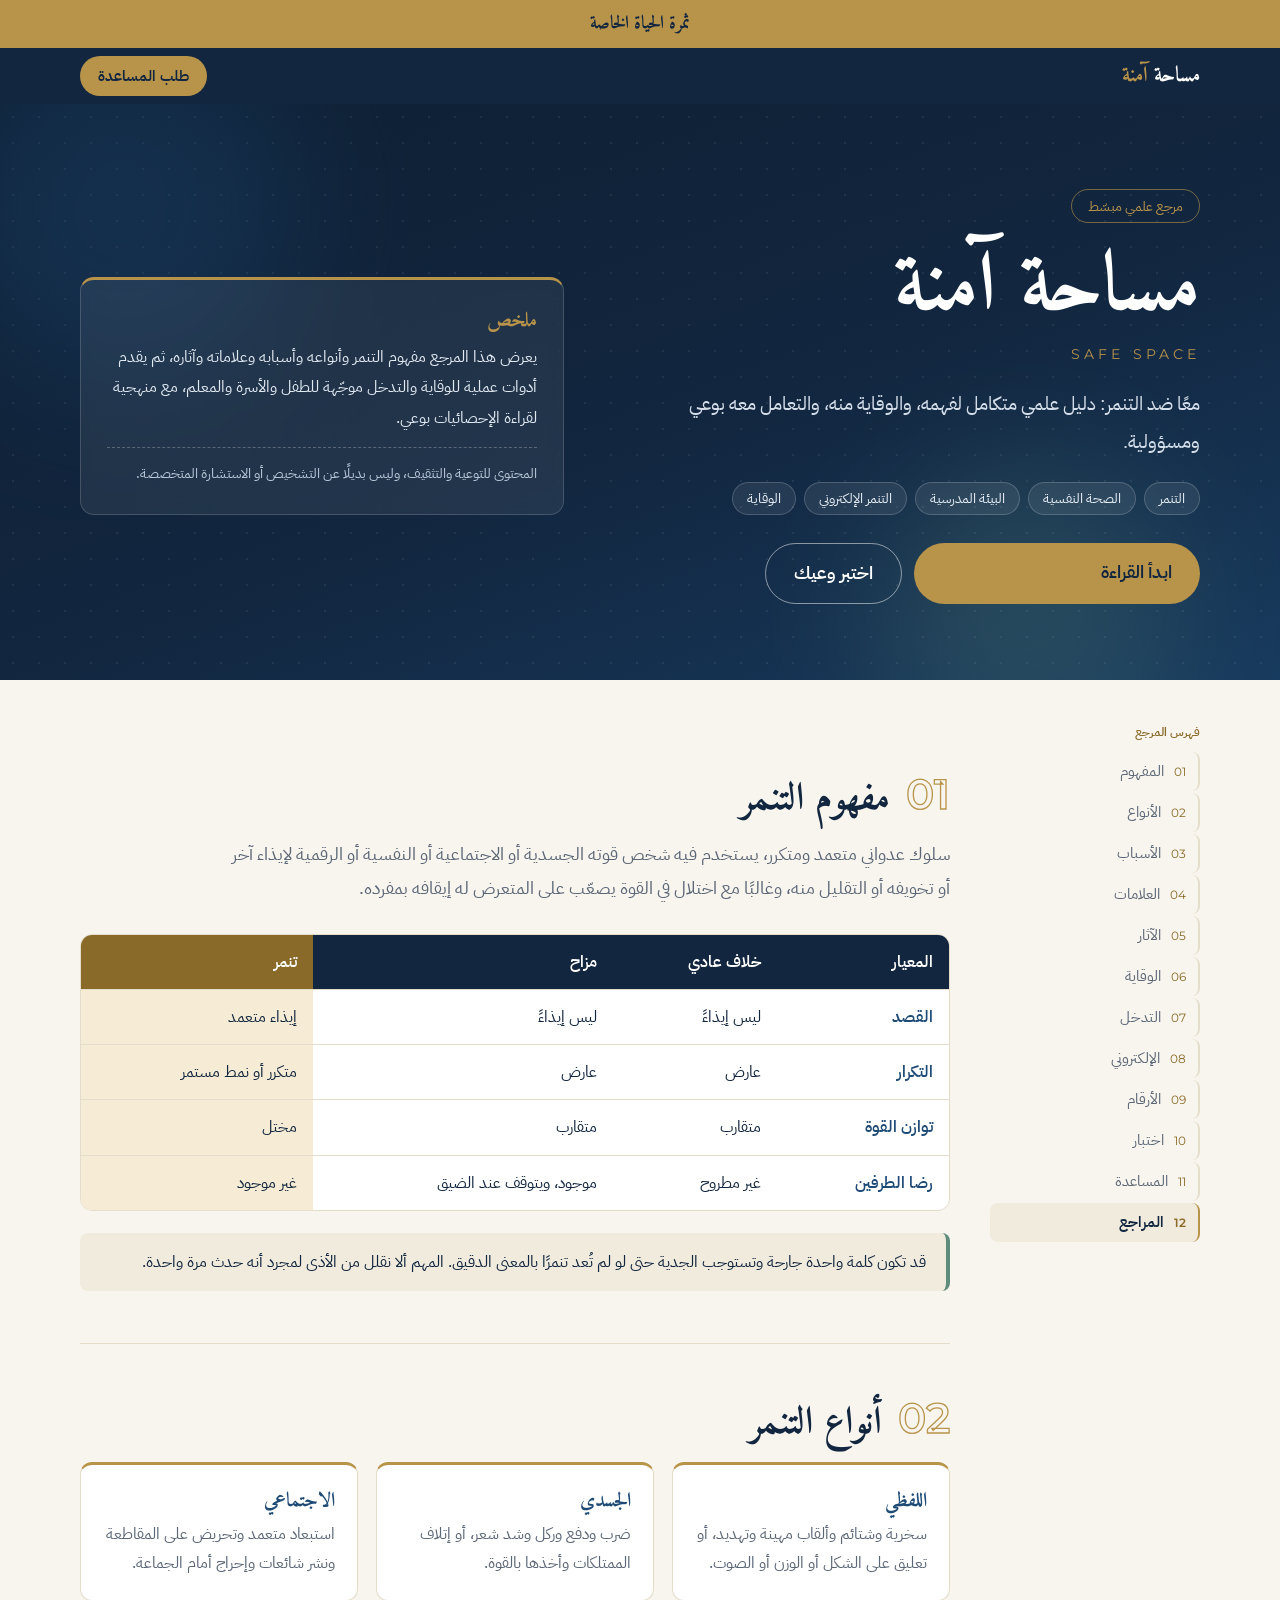
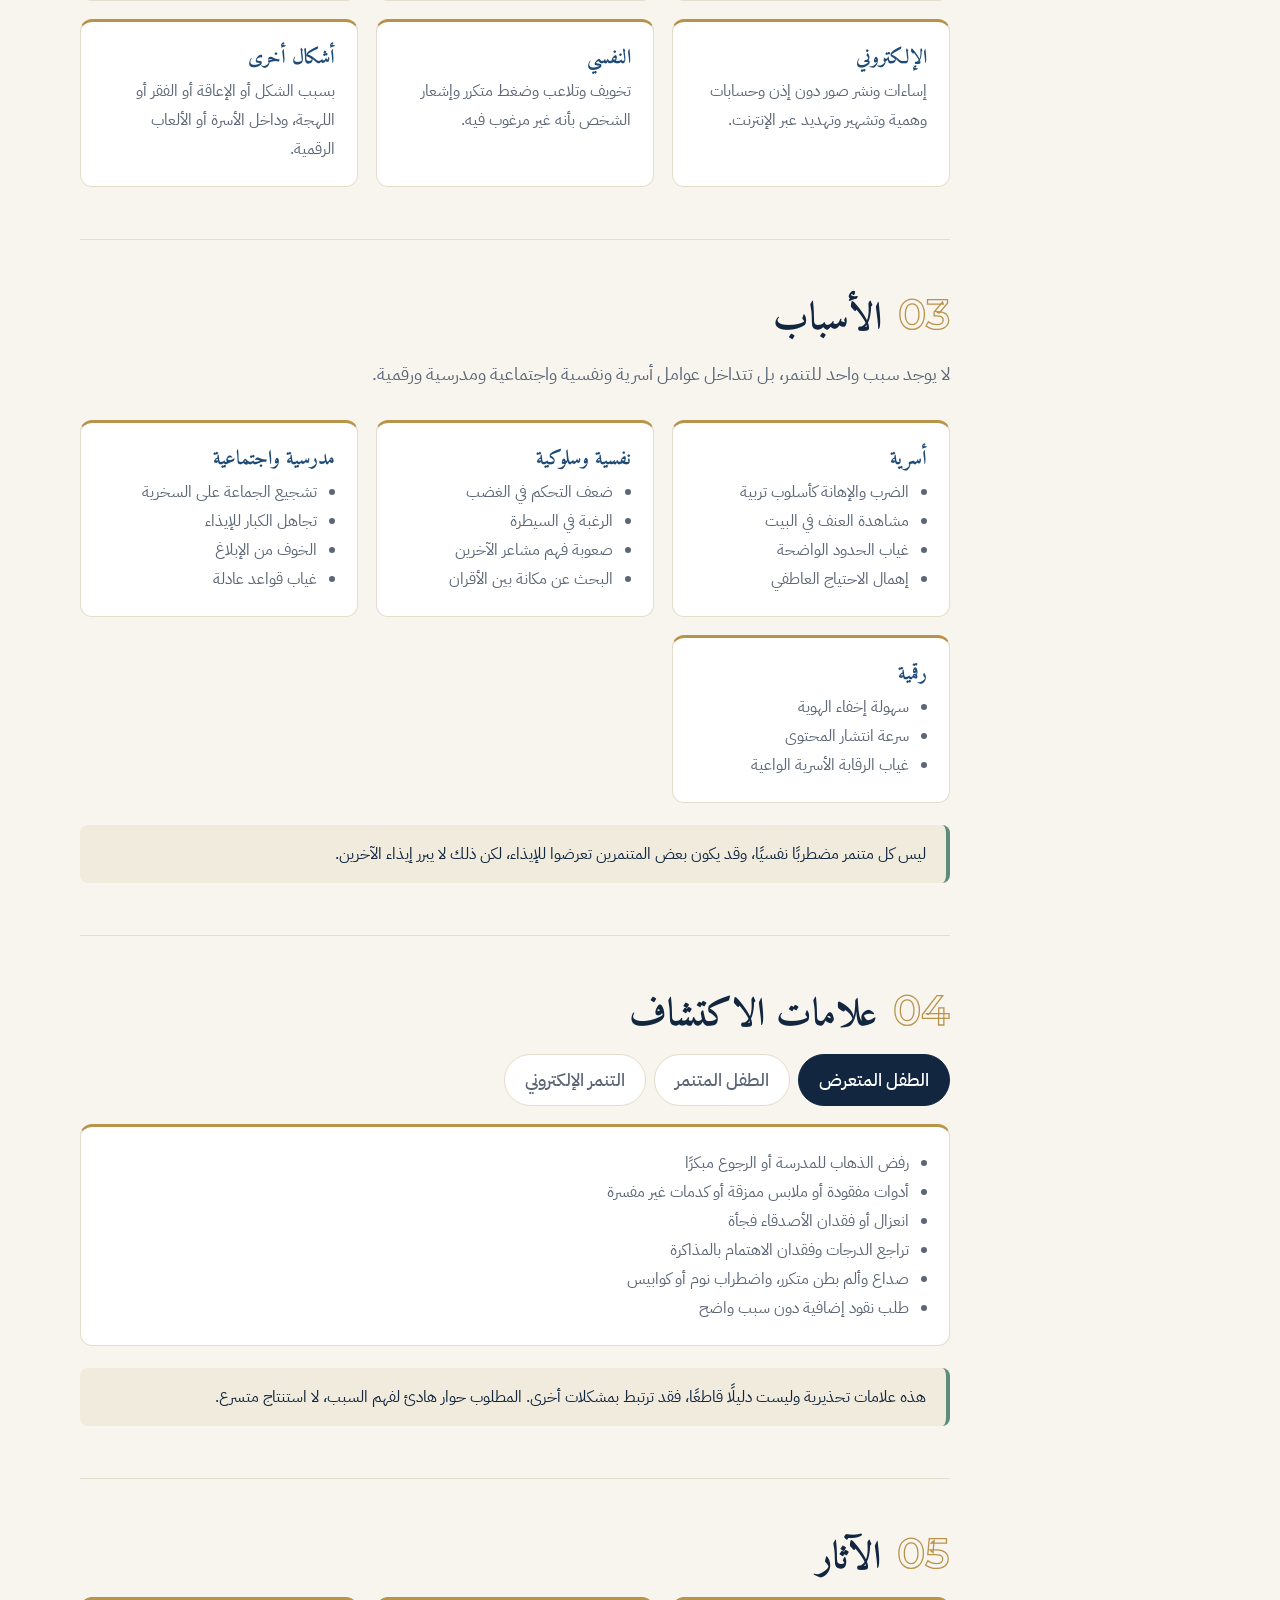
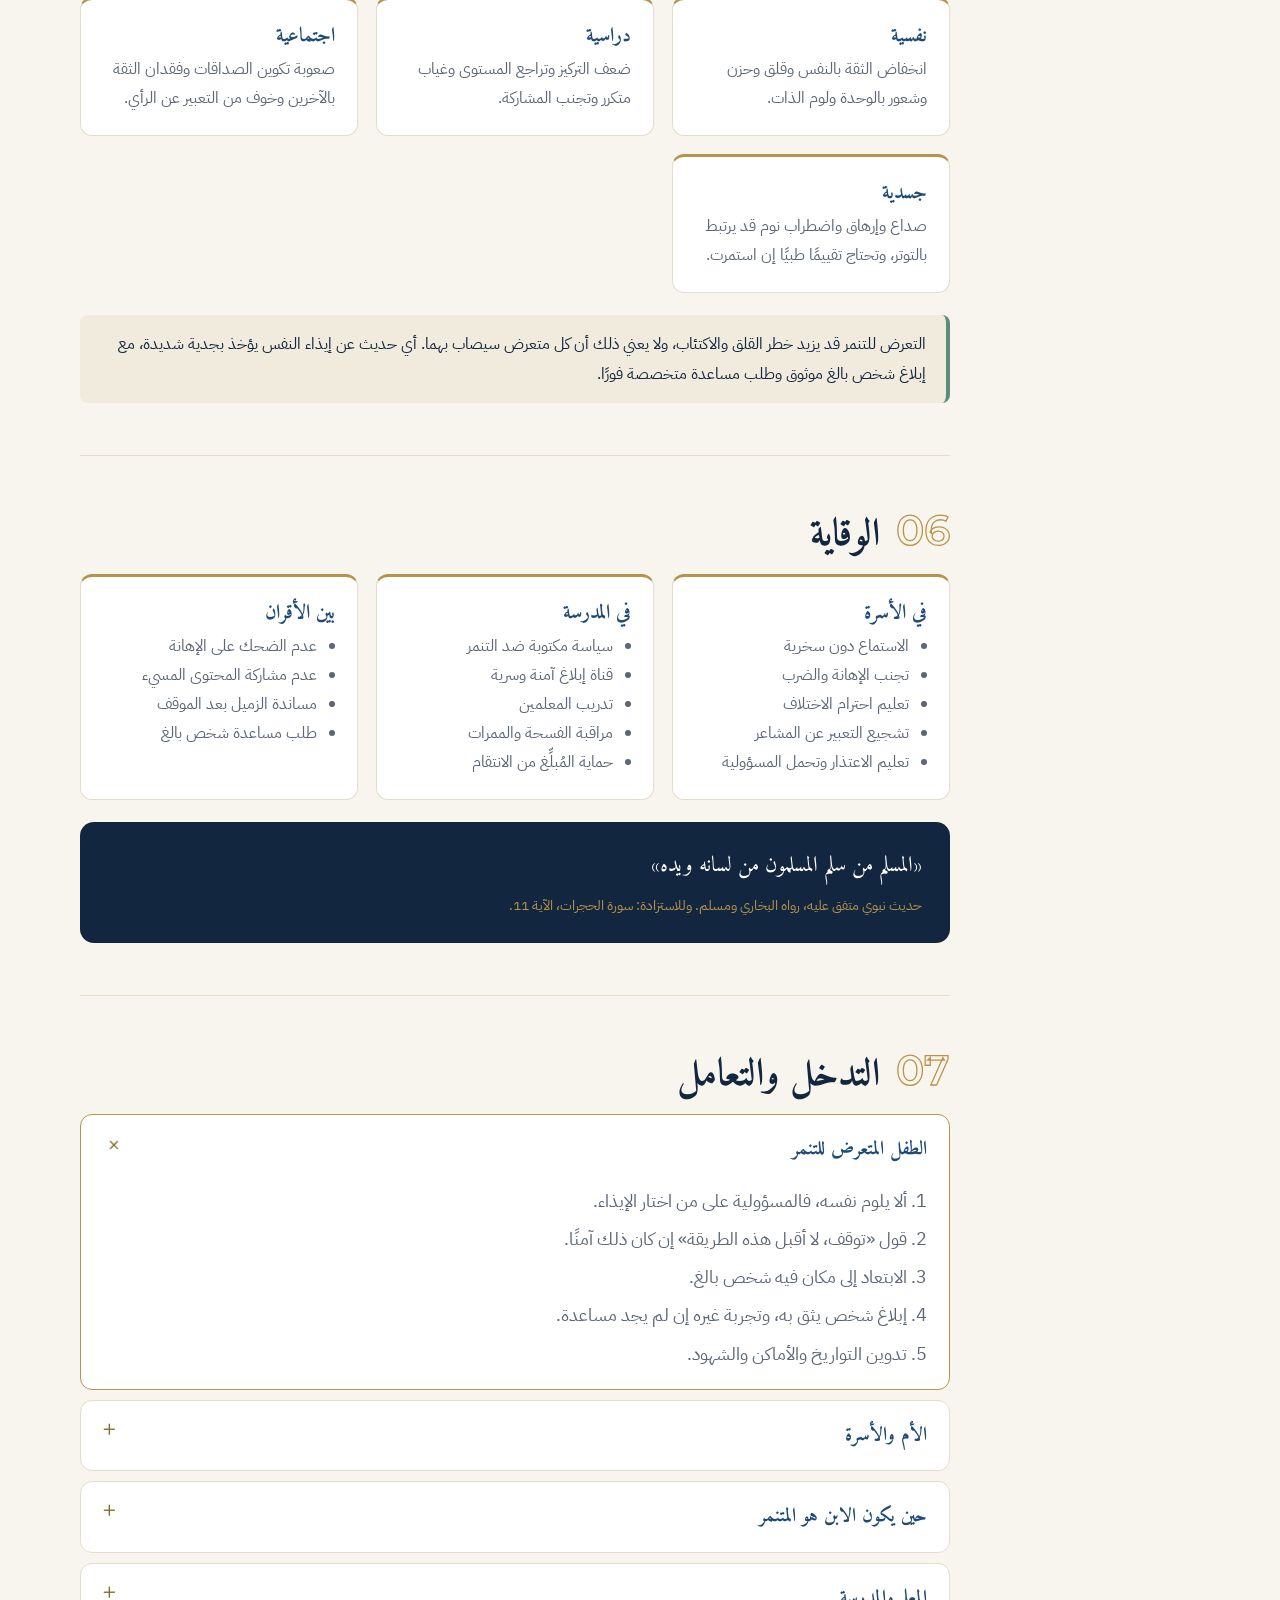
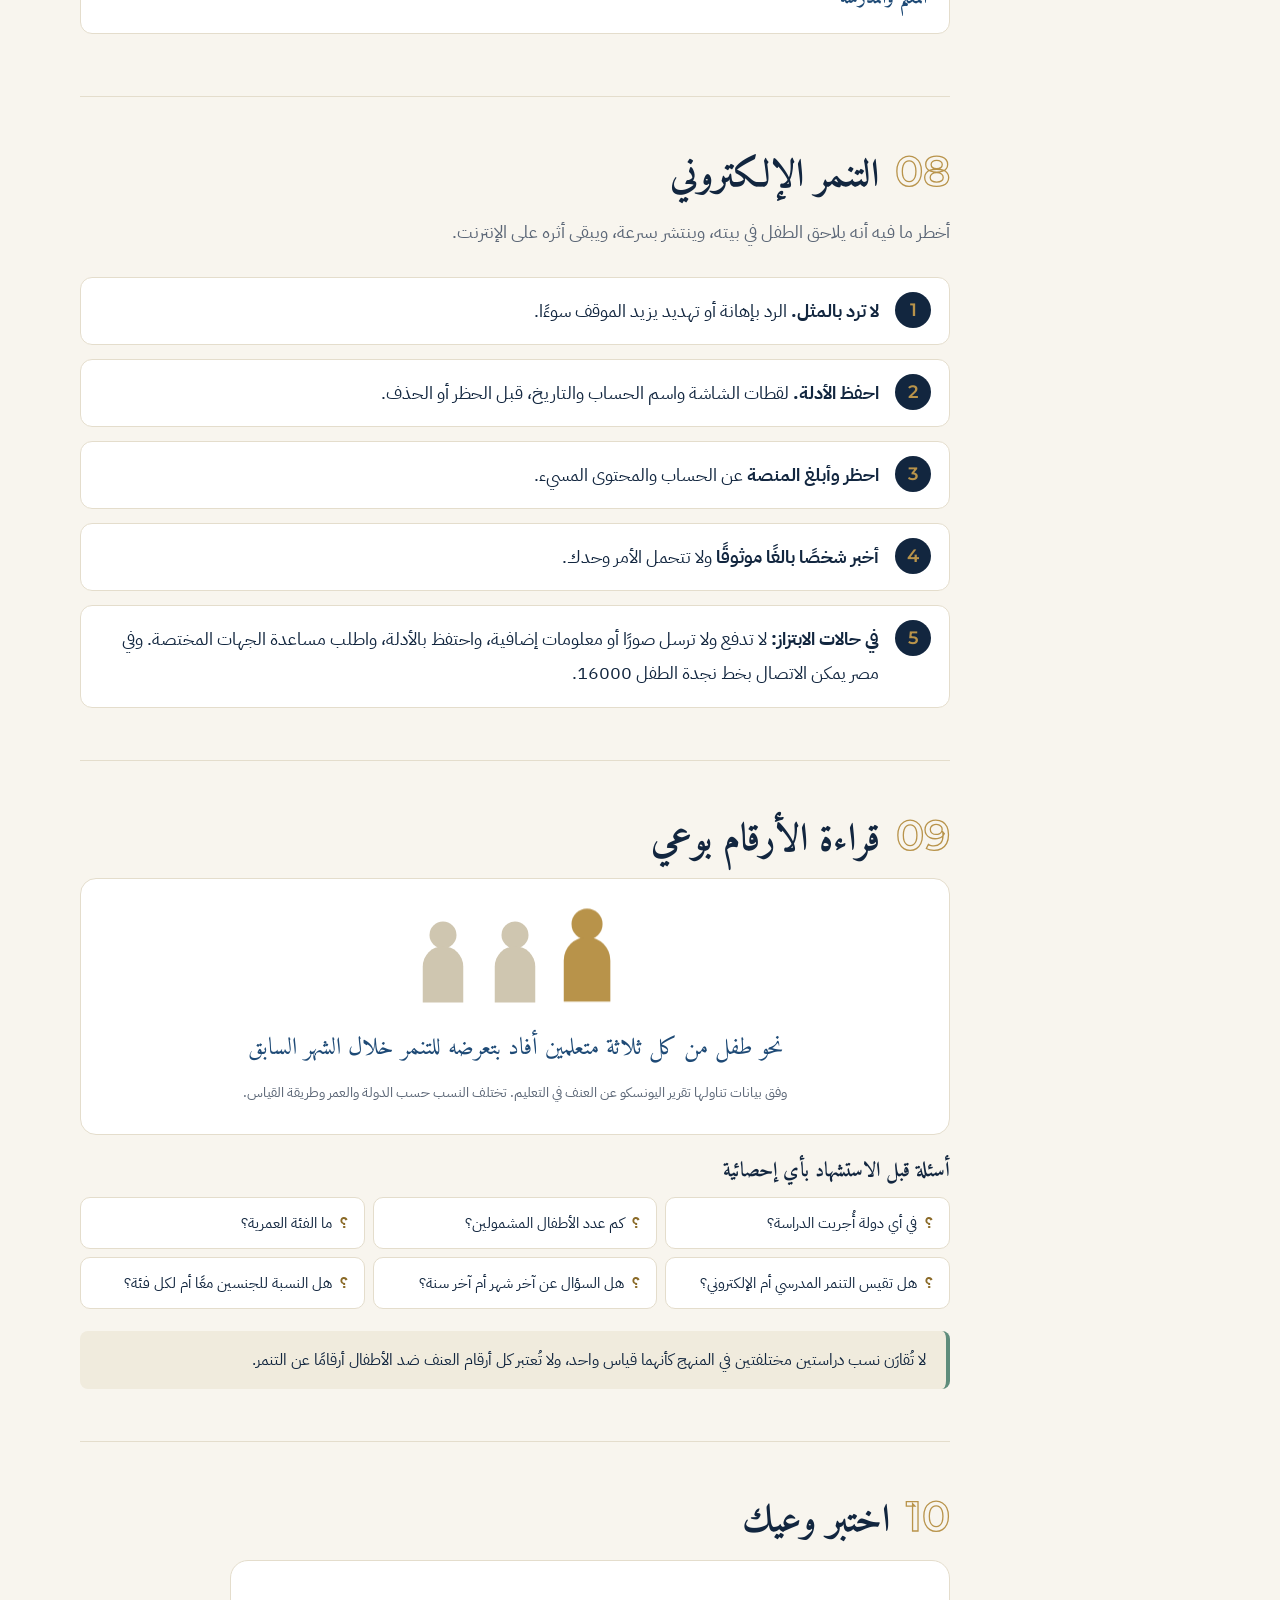
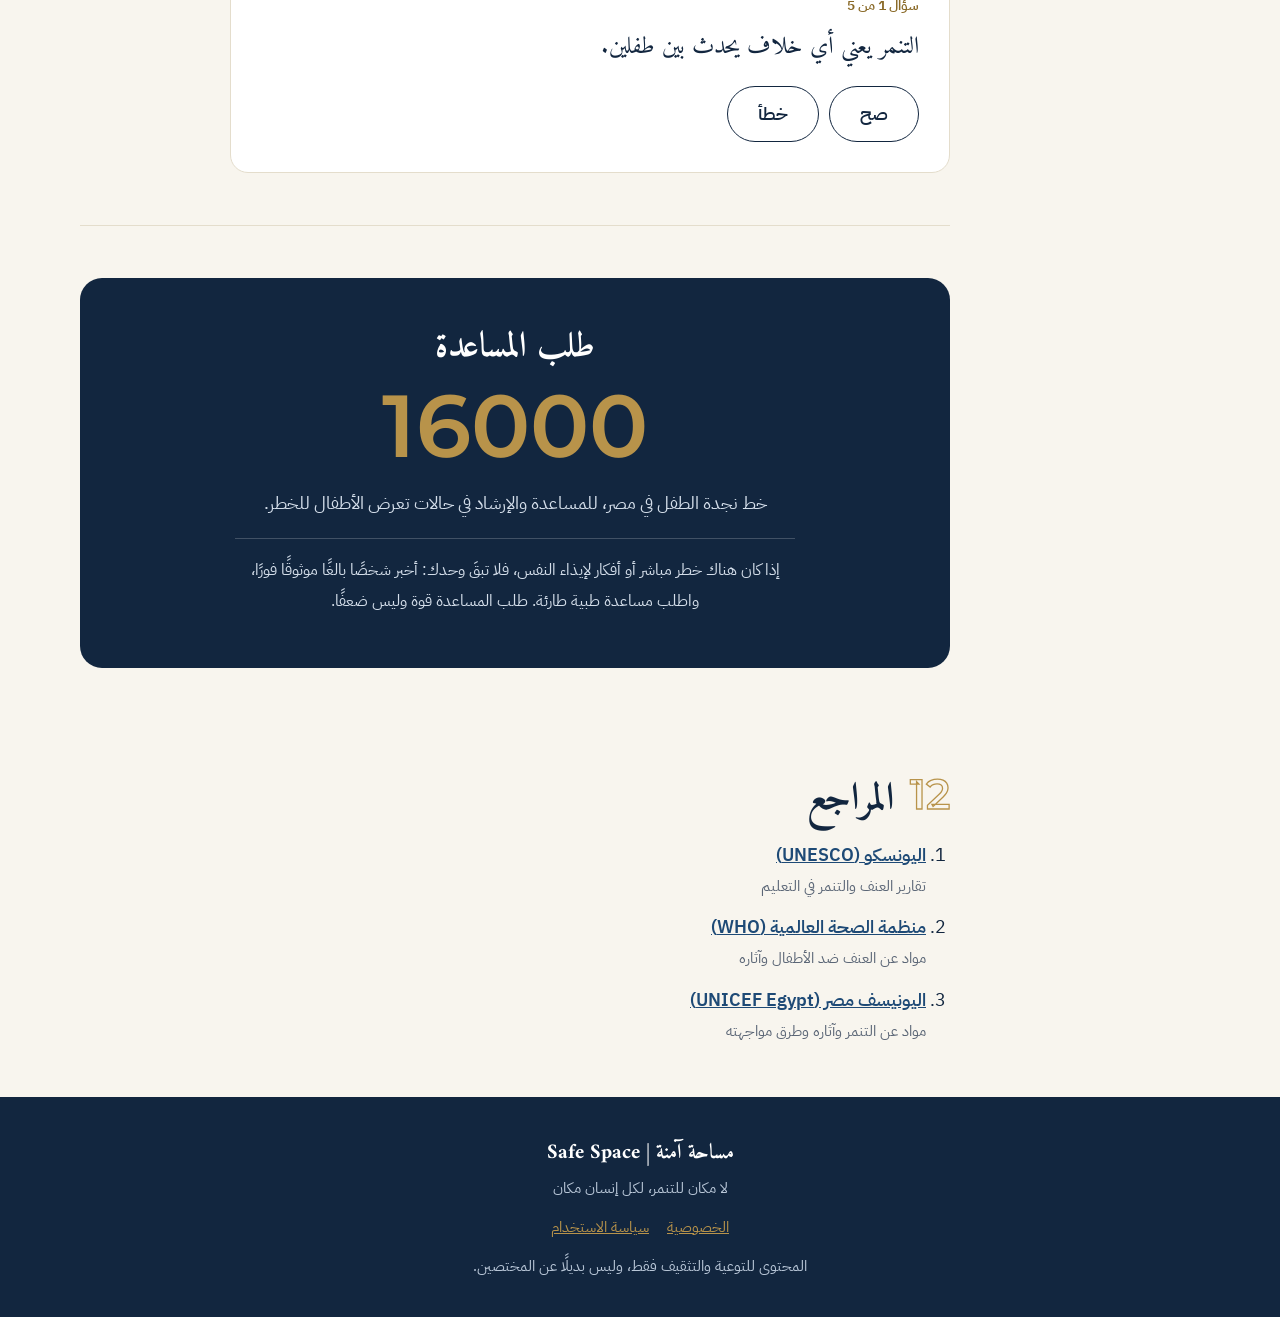
==== commit 39fe5e37: "Update index.html" ====
--- a/index.html
+++ b/index.html
@@ -20,6 +20,7 @@
 
 /* top */
 #bar{position:fixed;top:0;right:0;height:3px;width:0;background:var(--gold);z-index:100}
+.inst{background:var(--gold);color:var(--ink);text-align:center;font-family:'Amiri',serif;font-weight:700;font-size:1.15rem;padding:6px 12px}
 header.top{position:sticky;top:0;z-index:60;background:var(--ink);color:#fff;height:56px;display:flex;align-items:center}
 header.top .wrap{display:flex;justify-content:space-between;align-items:center;width:100%}
 .brand{font-family:'Amiri',serif;font-weight:700;font-size:1.35rem;text-decoration:none}
@@ -162,6 +163,7 @@
 <div id="bar"></div>
 <svg width="0" height="0" style="position:absolute" aria-hidden="true"><symbol id="p" viewBox="0 0 24 40"><circle cx="12" cy="8" r="6"/><path d="M3 38V22a9 9 0 0 1 18 0v16z"/></symbol></svg>
 
+<div class="inst">ثمرة الحياة الخاصة</div>
 <header class="top"><div class="wrap"><a class="brand" href="#top">مساحة <b>آمنة</b></a><a class="hl" href="#s11">طلب المساعدة</a></div></header>
 
 <div class="hero" id="top">
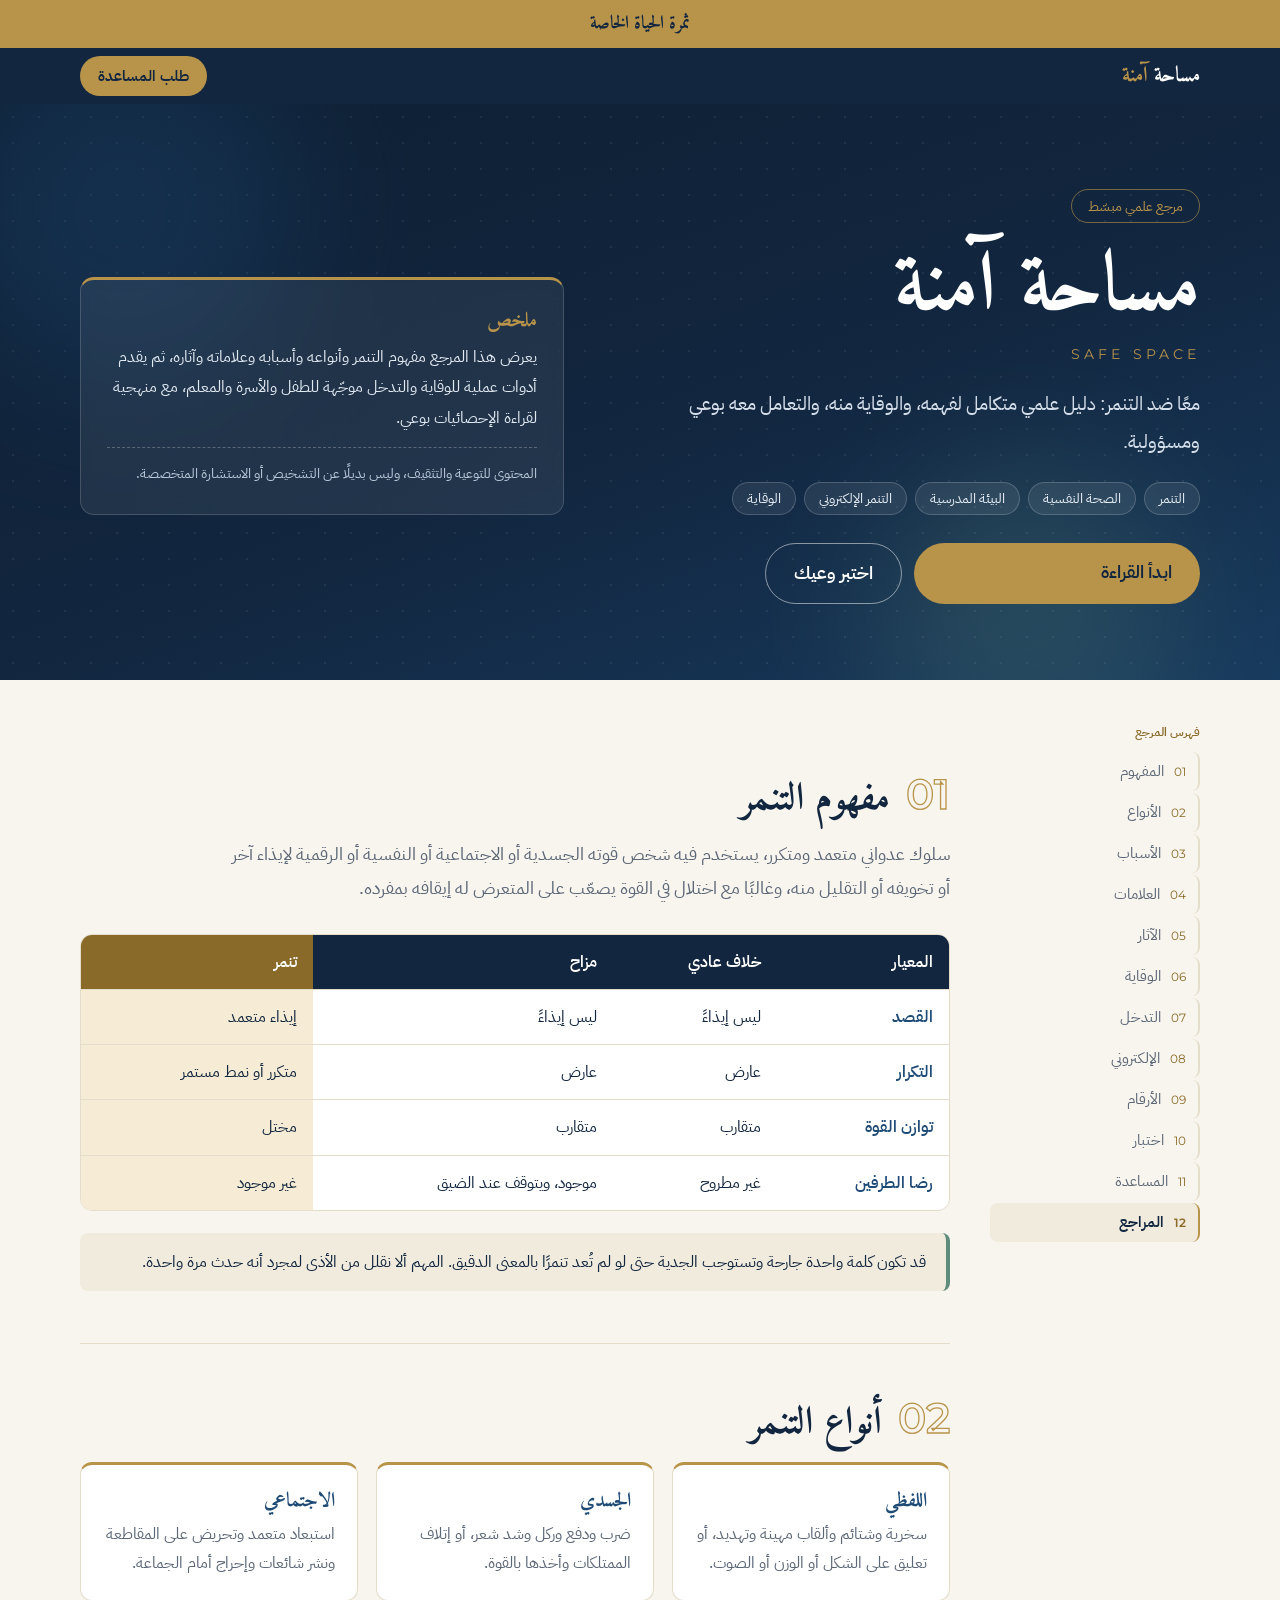
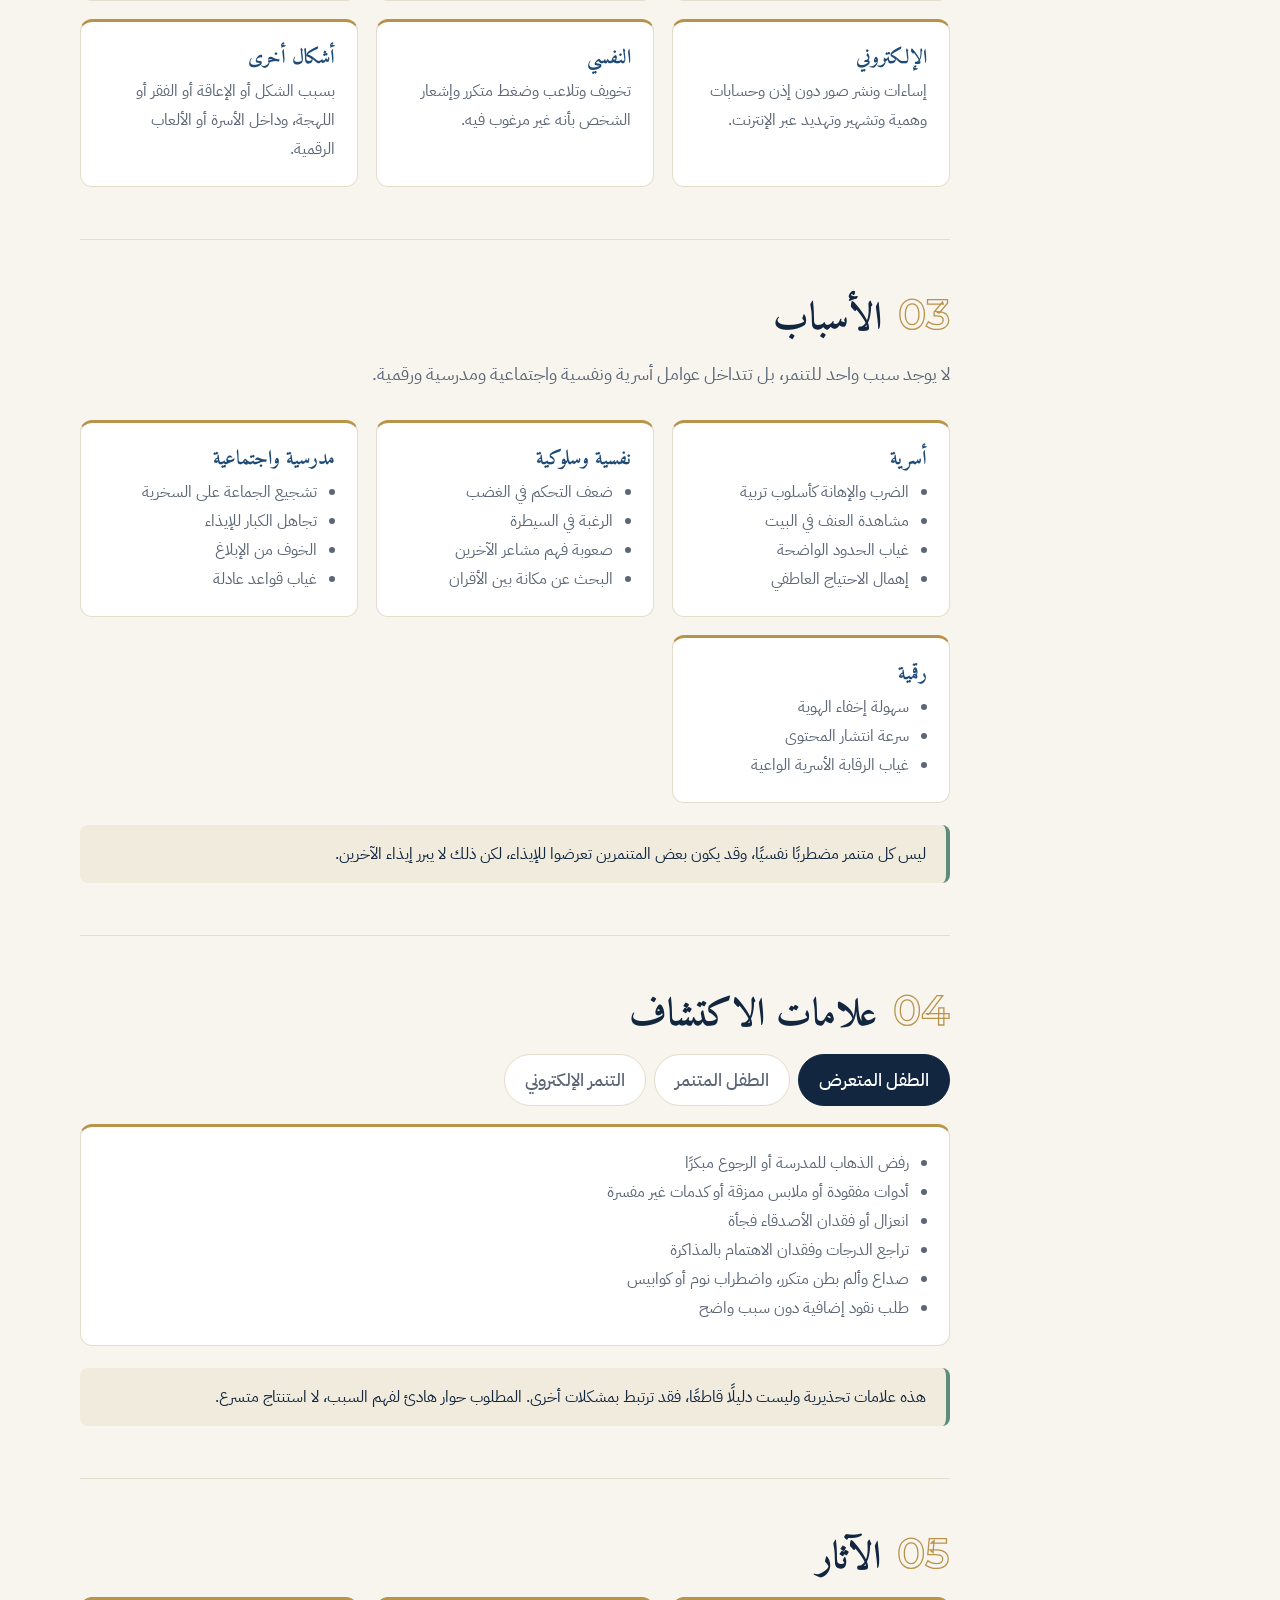
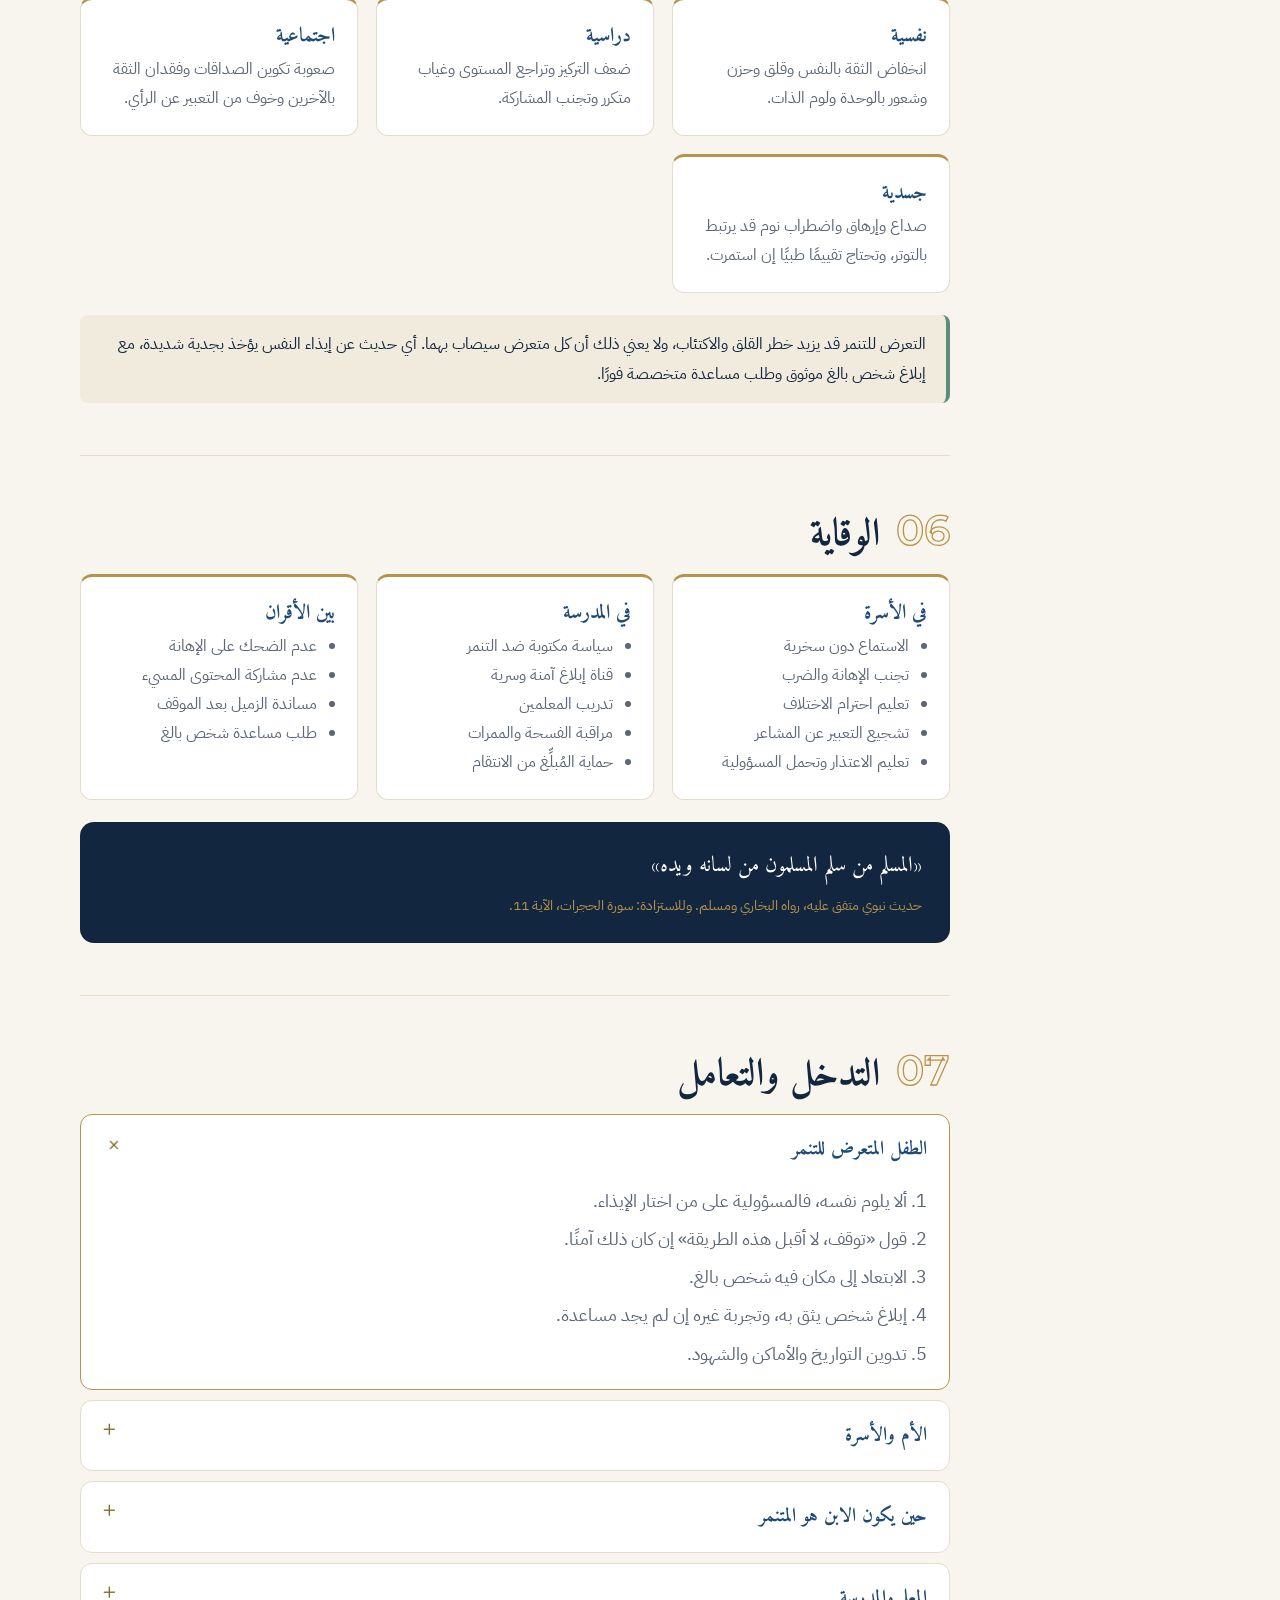
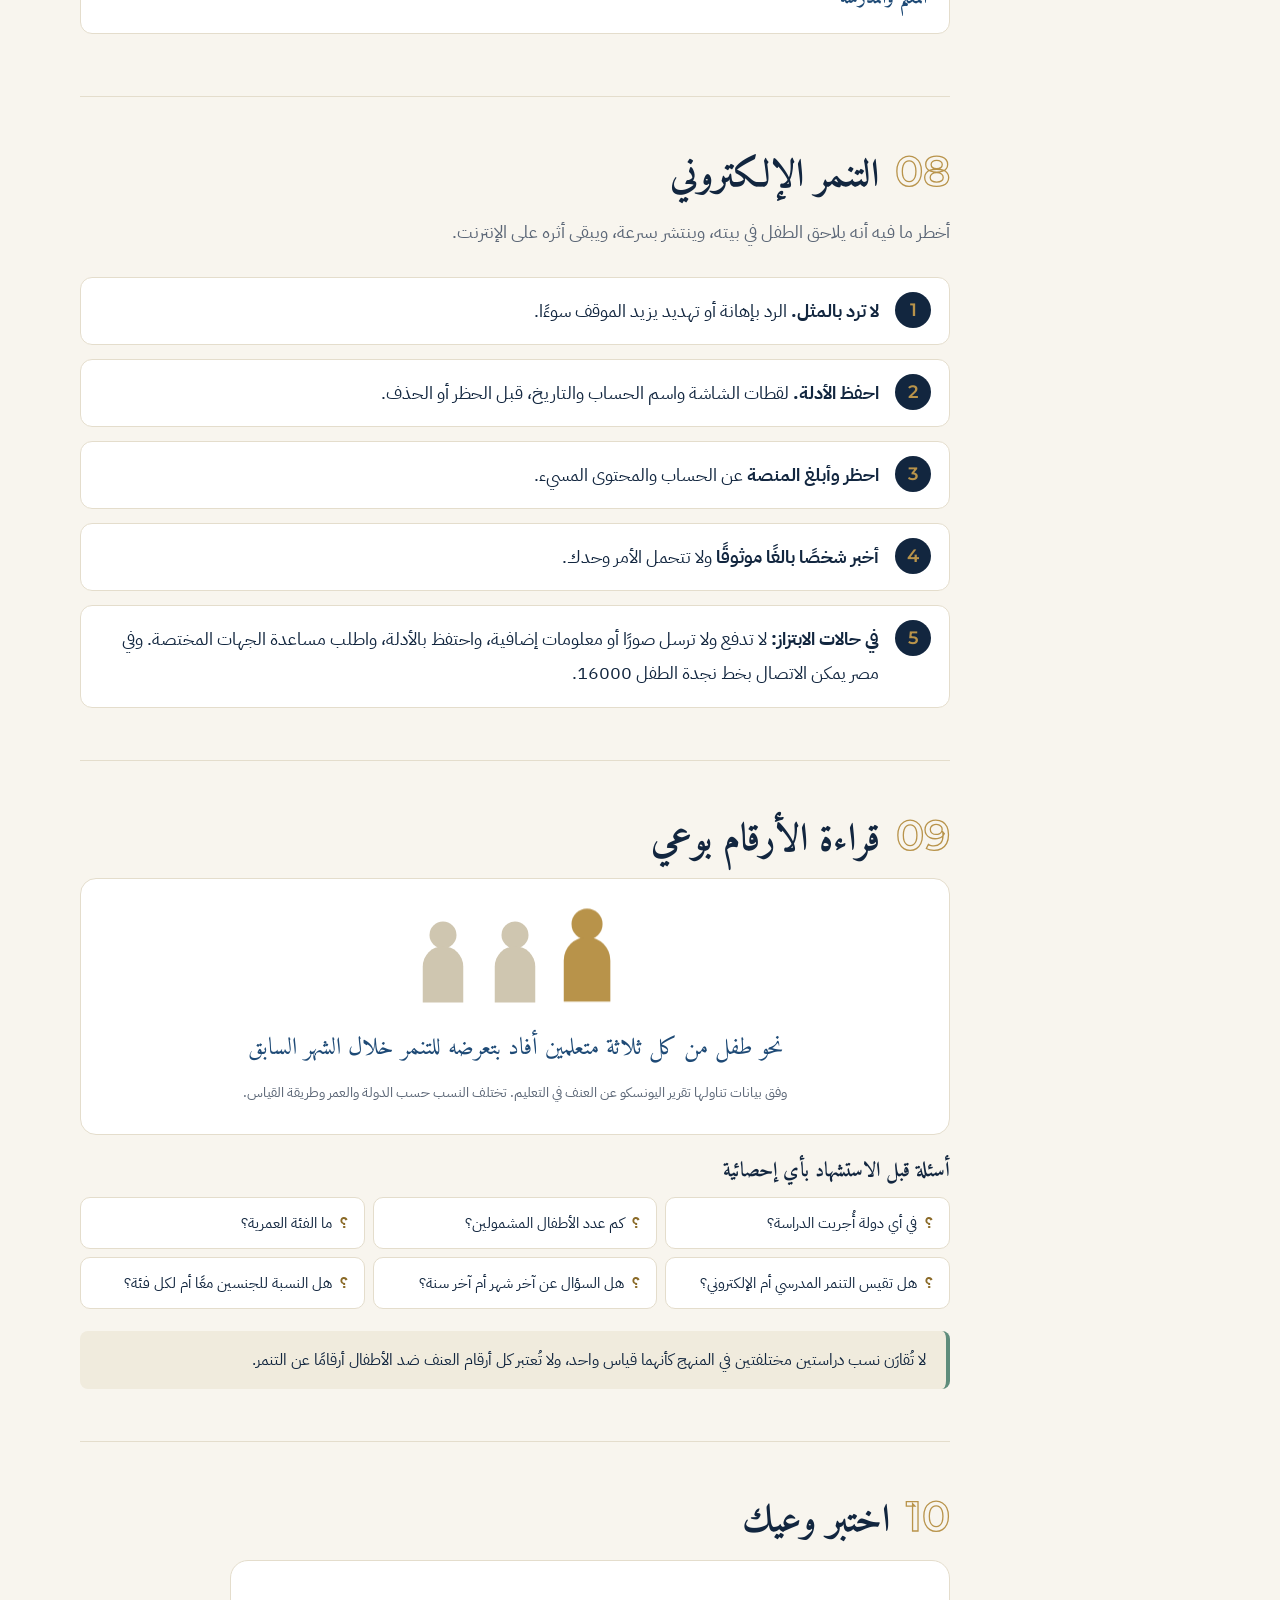
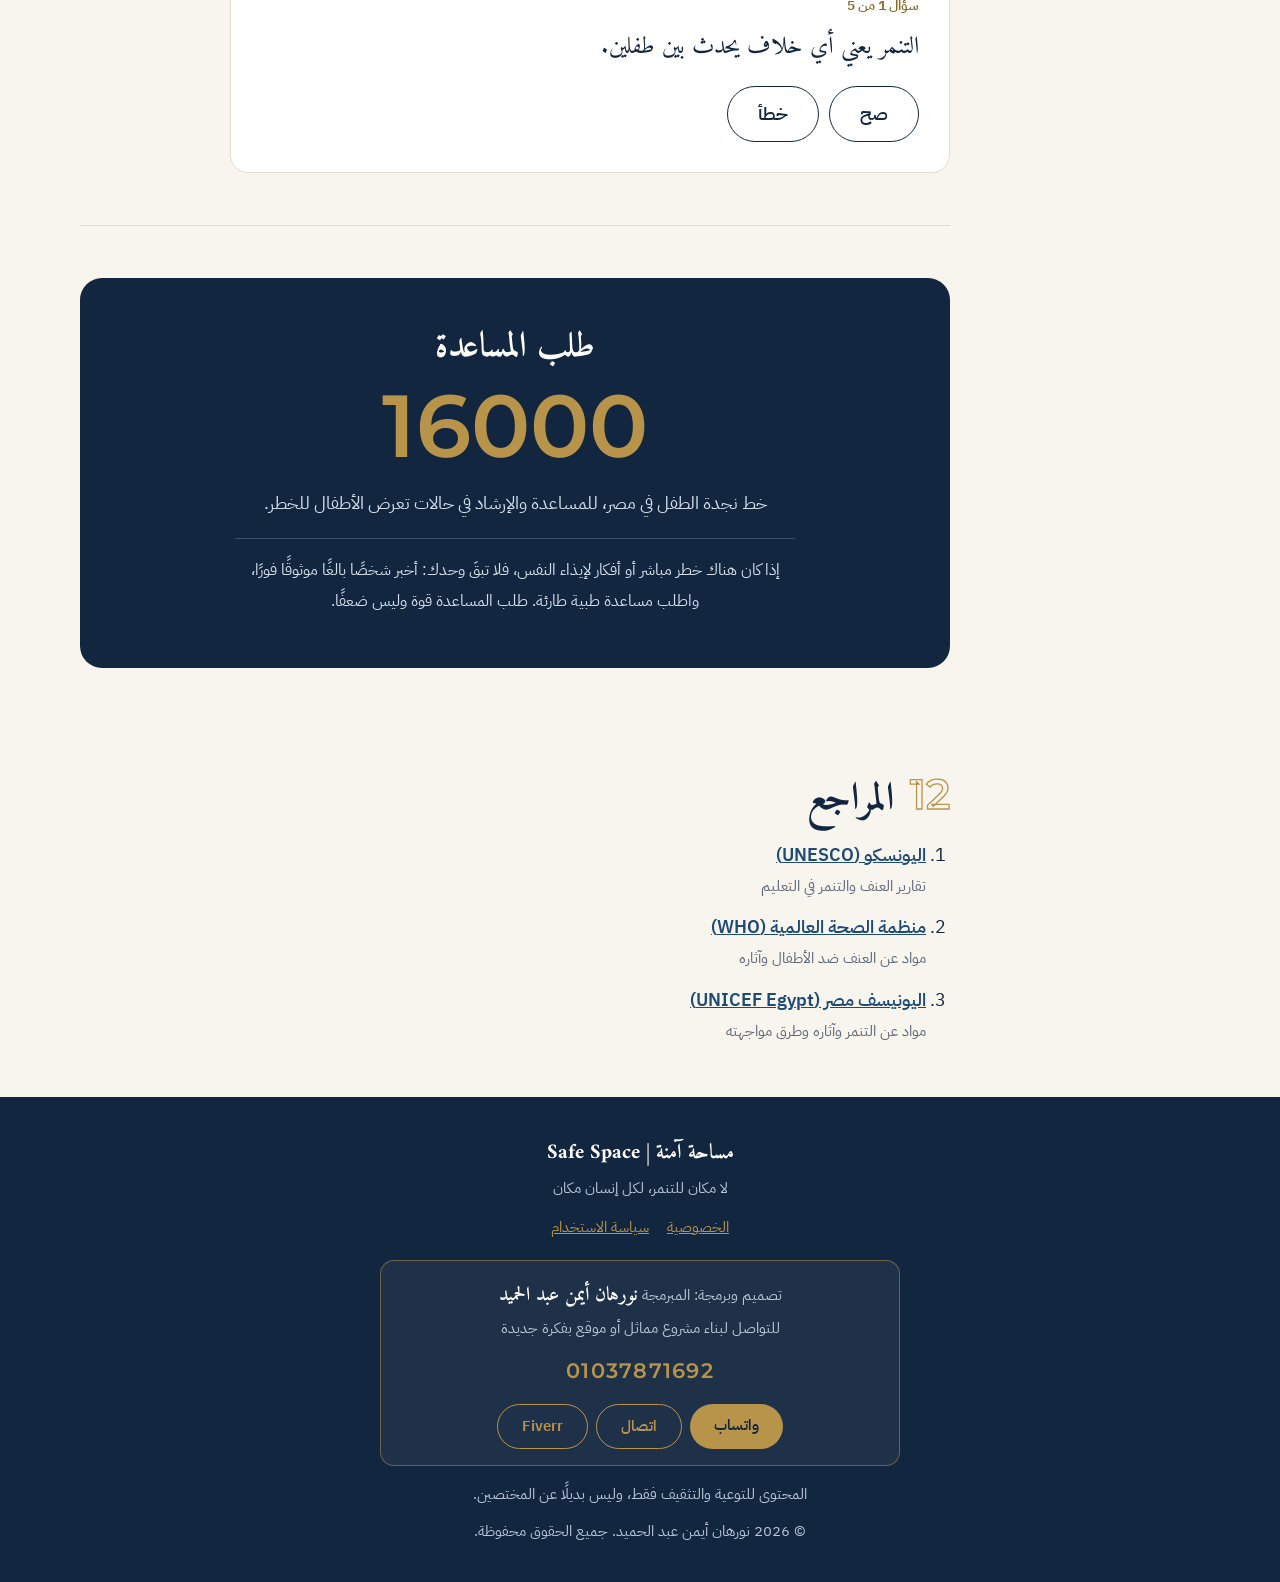
==== commit 48998531: "Update index.html" ====
--- a/index.html
+++ b/index.html
@@ -2,6 +2,11 @@
 <html lang="ar" dir="rtl">
 <head>
 <meta charset="utf-8">
+<!-- © 2026 نورهان أيمن عبد الحميد (Nourhan Ayman Abdelhamid). جميع الحقوق محفوظة. تصميم وبرمجة: نورهان أيمن عبد الحميد. -->
+<meta name="author" content="نورهان أيمن عبد الحميد">
+<meta name="copyright" content="© 2026 نورهان أيمن عبد الحميد">
+<meta property="og:site_name" content="مساحة آمنة | Safe Space">
+<meta property="og:title" content="مساحة آمنة | Safe Space — تصميم وبرمجة نورهان أيمن عبد الحميد">
 <meta name="viewport" content="width=device-width, initial-scale=1">
 <title>مساحة آمنة | Safe Space — المرجع العلمي المتكامل عن التنمر</title>
 <meta name="description" content="مرجع علمي مبسّط لفهم التنمر والوقاية منه والتعامل معه، للأطفال والأسر والمدارس.">
@@ -151,6 +156,13 @@
 footer b{color:#fff;font-family:'Amiri',serif;font-size:1.3rem;display:block}
 footer .l{margin:10px 0;display:flex;gap:18px;justify-content:center}
 footer .l a{color:var(--gold)}
+.by{margin:18px auto 14px;max-width:520px;padding:16px 20px;border:1px solid rgba(184,147,74,.5);border-radius:14px;background:rgba(255,255,255,.05)}
+.by b{display:inline;font-size:1.2rem}
+.by a.c{display:inline-block;margin-top:10px;background:var(--gold);color:var(--ink);padding:7px 24px;border-radius:999px;font-weight:600;text-decoration:none}
+.by .num{display:block;direction:ltr;font-family:'Montserrat',sans-serif;font-size:1.3rem;font-weight:600;color:var(--gold);margin-top:8px;letter-spacing:.06em}
+.by .bt{display:flex;gap:8px;justify-content:center;flex-wrap:wrap;margin-top:12px}
+.by .bt a.c{margin-top:0}
+.by a.c.o{background:transparent;color:var(--gold);border:1px solid var(--gold)}
 
 /* reveal */
 .rv{opacity:0;transform:translateY(26px);transition:opacity .9s var(--ease),transform .9s var(--ease)}
@@ -326,7 +338,11 @@
   <div class="wrap"><b>مساحة آمنة | Safe Space</b>
   <div>لا مكان للتنمر، لكل إنسان مكان</div>
   <div class="l"><a href="privacy.html">الخصوصية</a><a href="terms.html">سياسة الاستخدام</a></div>
-  <div>المحتوى للتوعية والتثقيف فقط، وليس بديلًا عن المختصين.</div></div>
+  <div class="by">تصميم وبرمجة: المبرمجة <b>نورهان أيمن عبد الحميد</b><br>للتواصل لبناء مشروع مماثل أو موقع بفكرة جديدة
+  <span class="num">01037871692</span>
+  <div class="bt"><a class="c" href="https://wa.me/201037871692" target="_blank" rel="noopener">واتساب</a><a class="c o" href="tel:+201037871692">اتصال</a><a class="c o" href="https://www.fiverr.com/nourhandesign1" target="_blank" rel="noopener">Fiverr</a></div></div>
+  <div>المحتوى للتوعية والتثقيف فقط، وليس بديلًا عن المختصين.</div>
+  <div style="margin-top:8px">© 2026 نورهان أيمن عبد الحميد. جميع الحقوق محفوظة.</div></div>
 </footer>
 
 <script>
